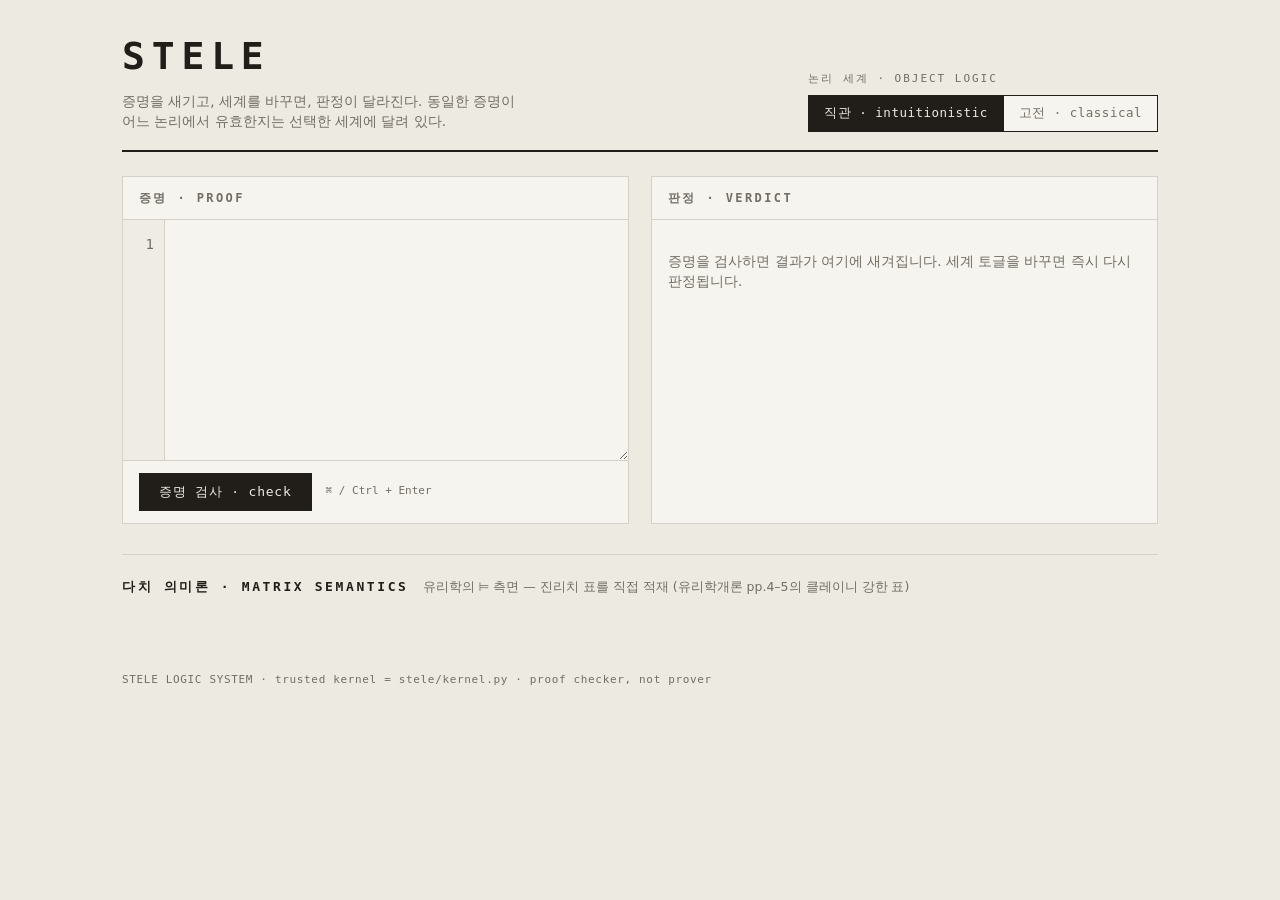
==== stele/webapp/index.html @ 270a26e9 "Initial Stele Logic MVP" ====
<!DOCTYPE html>
<html lang="ko">
<head>
<meta charset="utf-8">
<meta name="viewport" content="width=device-width, initial-scale=1">
<title>Stele — proof checker</title>
<style>
  :root{
    --stone:#EDEAE2;      /* limestone ground */
    --panel:#F6F4EE;      /* inscribed face */
    --ink:#211E19;        /* carved ink */
    --muted:#736E64;      /* weathered text */
    --rule:#D6D1C6;       /* hairline incision */
    --cinnabar:#BE4326;   /* seal / correction red */
    --cinnabar-soft:#f3ddd4;
    --verdigris:#2C6A5C;  /* patinated bronze green */
    --verdigris-soft:#d9e7e2;
    --gold:#8a6d2f;
    --mono:ui-monospace,"SF Mono","JetBrains Mono",Menlo,Consolas,monospace;
    --sans:system-ui,-apple-system,"Segoe UI",Roboto,"Noto Sans KR",sans-serif;
  }
  *{box-sizing:border-box}
  html,body{margin:0}
  body{
    background:var(--stone); color:var(--ink);
    font-family:var(--sans); line-height:1.5;
    -webkit-font-smoothing:antialiased;
  }
  .wrap{max-width:1080px; margin:0 auto; padding:28px 22px 56px}

  /* masthead */
  .masthead{
    display:flex; flex-wrap:wrap; gap:18px 28px;
    align-items:flex-end; justify-content:space-between;
    padding-bottom:18px; border-bottom:2px solid var(--ink);
  }
  .brand h1{
    font-family:var(--mono); font-size:38px; letter-spacing:.18em;
    margin:0; font-weight:600; text-transform:uppercase;
  }
  .brand .tagline{margin:6px 0 0; color:var(--muted); font-size:13.5px; max-width:46ch}
  .world{display:flex; flex-direction:column; gap:7px; align-items:flex-start}
  .world-label{
    font-family:var(--mono); font-size:11px; letter-spacing:.18em;
    text-transform:uppercase; color:var(--muted);
  }
  .seg{display:flex; border:1.5px solid var(--ink); background:var(--panel)}
  .seg-btn{
    font-family:var(--mono); font-size:12.5px; letter-spacing:.04em;
    padding:9px 15px; border:0; background:transparent; color:var(--muted);
    cursor:pointer; transition:background .12s,color .12s;
  }
  .seg-btn + .seg-btn{border-left:1.5px solid var(--ink)}
  .seg-btn.is-active{background:var(--ink); color:var(--stone)}
  .seg-btn:focus-visible{outline:2px solid var(--cinnabar); outline-offset:2px}

  /* grid */
  .grid{display:grid; grid-template-columns:1fr 1fr; gap:22px; margin-top:24px}
  @media(max-width:840px){ .grid{grid-template-columns:1fr} }
  .pane{background:var(--panel); border:1px solid var(--rule)}
  .pane-head{
    display:flex; align-items:center; justify-content:space-between;
    gap:10px; padding:12px 16px; border-bottom:1px solid var(--rule);
  }
  .pane h2{
    font-family:var(--mono); font-size:12px; letter-spacing:.2em;
    text-transform:uppercase; margin:0; color:var(--muted); font-weight:600;
  }

  /* examples */
  .examples{display:flex; flex-wrap:wrap; gap:6px; justify-content:flex-end}
  .chip{
    font-family:var(--mono); font-size:11px; color:var(--ink);
    background:transparent; border:1px solid var(--rule);
    padding:4px 8px; cursor:pointer; border-radius:2px;
  }
  .chip:hover{border-color:var(--ink)}
  .chip.invalid{color:var(--cinnabar); border-color:var(--cinnabar-soft)}

  /* editor */
  .editor-wrap{display:flex; font-family:var(--mono); font-size:14px}
  .gutter{
    flex:0 0 auto; padding:14px 10px 14px 14px; text-align:right;
    color:var(--muted); user-select:none; background:#efece5;
    border-right:1px solid var(--rule); overflow:hidden; min-width:42px;
  }
  .gutter div{height:1.55em; white-space:pre}
  .gutter div.err{color:var(--cinnabar); font-weight:700; position:relative}
  .gutter div.err::after{content:"\25C0"; position:absolute; right:-3px; font-size:9px}
  #src{
    flex:1; resize:vertical; min-height:240px; border:0; outline:0;
    padding:14px 16px; line-height:1.55; font:inherit; color:var(--ink);
    background:transparent; tab-size:2;
  }
  .actions{
    display:flex; align-items:center; gap:14px;
    padding:12px 16px; border-top:1px solid var(--rule);
  }
  .btn-primary{
    font-family:var(--mono); font-size:13px; letter-spacing:.06em;
    background:var(--ink); color:var(--stone); border:0;
    padding:10px 20px; cursor:pointer;
  }
  .btn-primary:hover{background:#000}
  .btn-primary:focus-visible{outline:2px solid var(--cinnabar); outline-offset:2px}
  .hint{font-family:var(--mono); font-size:11px; color:var(--muted)}

  /* verdict */
  .verdict-pane .body{padding:18px 16px; min-height:240px}
  .verdict-idle{color:var(--muted); font-size:13.5px}
  .seal{
    display:inline-flex; align-items:center; gap:9px;
    font-family:var(--mono); font-size:12px; letter-spacing:.22em;
    text-transform:uppercase; padding:7px 13px; border:2px solid;
  }
  .seal .glyph{font-size:15px}
  .seal.ok{color:var(--verdigris); border-color:var(--verdigris); background:var(--verdigris-soft)}
  .seal.fail{color:var(--cinnabar); border-color:var(--cinnabar); background:var(--cinnabar-soft)}
  .verdict-line{margin:16px 0 0; font-size:15px}
  .verdict-line b{font-family:var(--mono)}
  .rubric{
    margin-top:14px; border-left:3px solid var(--cinnabar);
    padding:8px 0 8px 14px; background:#faf0ec;
  }
  .rubric .where{
    font-family:var(--mono); font-size:11px; letter-spacing:.14em;
    text-transform:uppercase; color:var(--cinnabar); display:block; margin-bottom:3px;
  }
  .rubric .msg{font-family:var(--mono); font-size:13px; color:var(--ink)}
  .note{margin-top:16px; color:var(--muted); font-size:12.5px; line-height:1.55}
  .fade{animation:fade .18s ease}
  @keyframes fade{from{opacity:0; transform:translateY(2px)} to{opacity:1; transform:none}}
  @media(prefers-reduced-motion:reduce){ .fade{animation:none} }

  /* semantics */
  .semantics{margin-top:30px; border-top:1px solid var(--rule); padding-top:22px}
  .sem-head{display:flex; flex-wrap:wrap; align-items:baseline; gap:6px 14px}
  .sem-head h2{
    font-family:var(--mono); font-size:13px; letter-spacing:.2em;
    text-transform:uppercase; margin:0; font-weight:600;
  }
  .sem-head p{margin:0; color:var(--muted); font-size:12.5px}
  .sem-results{display:grid; grid-template-columns:repeat(3,1fr); gap:12px; margin:18px 0 24px}
  @media(max-width:840px){ .sem-results{grid-template-columns:1fr} }
  .card{background:var(--panel); border:1px solid var(--rule); padding:13px 14px}
  .card h3{font-family:var(--mono); font-size:11px; letter-spacing:.14em; text-transform:uppercase; margin:0 0 8px; color:var(--muted)}
  .card .row{display:flex; justify-content:space-between; font-family:var(--mono); font-size:12.5px; padding:2px 0}
  .card .row .v{font-weight:700}
  .tone-ok{color:var(--verdigris)} .tone-fail{color:var(--cinnabar)}
  .card .gloss{margin-top:9px; color:var(--muted); font-size:11.5px; line-height:1.5}

  .sem-tables{display:grid; grid-template-columns:repeat(3,1fr); gap:18px}
  @media(max-width:840px){ .sem-tables{grid-template-columns:1fr} }
  .mx h3{font-family:var(--mono); font-size:12px; letter-spacing:.1em; margin:0 0 3px}
  .mx .des{font-family:var(--mono); font-size:11px; color:var(--muted); margin-bottom:9px}
  .mx-grid{display:grid; grid-template-columns:1fr 1fr; gap:10px}
  table.tt{border-collapse:collapse; font-family:var(--mono); font-size:11.5px; width:100%}
  table.tt caption{text-align:left; color:var(--muted); padding-bottom:3px; font-size:11px}
  table.tt th,table.tt td{border:1px solid var(--rule); padding:3px 0; text-align:center; width:25%}
  table.tt th{background:#efece5; color:var(--muted); font-weight:600}
  td.des{background:var(--verdigris-soft); color:var(--verdigris); font-weight:700}
  .corner{color:var(--gold)}
  footer{margin-top:34px; color:var(--muted); font-family:var(--mono); font-size:11px; letter-spacing:.06em}
</style>
</head>
<body>
<div class="wrap">

  <header class="masthead">
    <div class="brand">
      <h1>Stele</h1>
      <p class="tagline">증명을 새기고, 세계를 바꾸면, 판정이 달라진다. 동일한 증명이 어느 논리에서 유효한지는 선택한 세계에 달려 있다.</p>
    </div>
    <div class="world">
      <span class="world-label">논리 세계 · object logic</span>
      <div class="seg" id="seg" role="group" aria-label="object logic">
        <button class="seg-btn is-active" data-logic="intuitionistic_prop">직관 · intuitionistic</button>
        <button class="seg-btn" data-logic="classical_prop">고전 · classical</button>
      </div>
    </div>
  </header>

  <main class="grid">
    <section class="pane editor-pane">
      <div class="pane-head">
        <h2>증명 · proof</h2>
        <div class="examples" id="examples"></div>
      </div>
      <div class="editor-wrap">
        <div class="gutter" id="gutter"><div>1</div></div>
        <textarea id="src" spellcheck="false" autocapitalize="off" autocorrect="off"></textarea>
      </div>
      <div class="actions">
        <button class="btn-primary" id="check">증명 검사 · check</button>
        <span class="hint">⌘ / Ctrl + Enter</span>
      </div>
    </section>

    <section class="pane verdict-pane">
      <div class="pane-head"><h2>판정 · verdict</h2></div>
      <div class="body" id="verdict">
        <p class="verdict-idle">증명을 검사하면 결과가 여기에 새겨집니다. 세계 토글을 바꾸면 즉시 다시 판정됩니다.</p>
      </div>
    </section>
  </main>

  <section class="semantics">
    <div class="sem-head">
      <h2>다치 의미론 · matrix semantics</h2>
      <p>유리학의 ⊨ 측면 — 진리치 표를 직접 적재 (유리학개론 pp.4–5의 클레이니 강한 표)</p>
    </div>
    <div class="sem-results" id="sem-results"></div>
    <div class="sem-tables" id="sem-tables"></div>
  </section>

  <footer>STELE LOGIC SYSTEM · trusted kernel = stele/kernel.py · proof checker, not prover</footer>
</div>

<script>
const state = { logic: "intuitionistic_prop", lastSource: null };
const $ = (id) => document.getElementById(id);
const srcEl = $("src"), gutterEl = $("gutter");

/* ---------- gutter ---------- */
function renderGutter(errLine){
  const n = Math.max(1, srcEl.value.split("\n").length);
  let html = "";
  for(let i=1;i<=n;i++){
    html += `<div${errLine===i?' class="err"':''}>${i}</div>`;
  }
  gutterEl.innerHTML = html;
  gutterEl.scrollTop = srcEl.scrollTop;
}
srcEl.addEventListener("input", ()=>renderGutter());
srcEl.addEventListener("scroll", ()=>{ gutterEl.scrollTop = srcEl.scrollTop; });

/* ---------- world toggle ---------- */
$("seg").addEventListener("click",(e)=>{
  const b = e.target.closest(".seg-btn"); if(!b) return;
  [...$("seg").children].forEach(x=>x.classList.toggle("is-active", x===b));
  state.logic = b.dataset.logic;
  if(state.lastSource !== null) check();   // re-judge same proof in the new world
});

/* ---------- check ---------- */
async function check(){
  const source = srcEl.value;
  state.lastSource = source;
  let r;
  try{
    const res = await fetch("/api/check",{
      method:"POST", headers:{"Content-Type":"application/json"},
      body: JSON.stringify({source, logic: state.logic})
    });
    r = await res.json();
  }catch(err){
    $("verdict").innerHTML = `<p class="verdict-idle">서버에 연결할 수 없습니다. <code>python -m stele.web</code> 가 실행 중인지 확인하세요.</p>`;
    return;
  }
  renderVerdict(r);
}
$("check").addEventListener("click", check);
srcEl.addEventListener("keydown",(e)=>{
  if((e.metaKey||e.ctrlKey) && e.key==="Enter"){ e.preventDefault(); check(); }
});

function esc(s){ return String(s).replace(/[&<>]/g,c=>({"&":"&amp;","<":"&lt;",">":"&gt;"}[c])); }

function renderVerdict(r){
  const v = $("verdict");
  if(r.ok){
    renderGutter();
    v.innerHTML = `
      <span class="seal ok fade"><span class="glyph">⊢</span> verified</span>
      <p class="verdict-line">정리 <b>${esc(r.name)}</b> 가 <b>${esc(r.logic)}</b> 세계에서 검증되었습니다.</p>
      <p class="note">같은 증명을 다른 세계에서 다시 검사해 보세요. 고전 전용 규칙(<code>dne</code>)에 의존하는 증명은 직관 세계에서 거부됩니다.</p>`;
  }else{
    const line = r.line ? Number(r.line) : null;
    renderGutter(line);
    const where = line ? `line ${line}` : (r.kind==="parse" ? "parse" : "error");
    const name = r.name ? `정리 <b>${esc(r.name)}</b> — ` : "";
    v.innerHTML = `
      <span class="seal fail fade"><span class="glyph">⊬</span> not derivable</span>
      <p class="verdict-line">${name}${esc(state.logic)} 세계에서 이 증명은 통과하지 못했습니다.</p>
      <div class="rubric fade">
        <span class="where">${esc(where)}</span>
        <span class="msg">${esc(r.error)}</span>
      </div>`;
  }
}

/* ---------- examples ---------- */
async function loadExamples(){
  let ex; try{ ex = await (await fetch("/api/examples")).json(); }catch{ return; }
  const order = ["dne.stele","dne_law.stele","valid_imp_chain.stele","valid_and.stele",
                 "imp_self.stele","invalid_mp.stele","invalid_scope.stele"];
  const names = Object.keys(ex).sort((a,b)=>{
    const ia=order.indexOf(a), ib=order.indexOf(b);
    return (ia<0?99:ia)-(ib<0?99:ib);
  });
  const box = $("examples");
  box.innerHTML = "";
  names.forEach(n=>{
    const b = document.createElement("button");
    b.className = "chip" + (n.startsWith("invalid")?" invalid":"");
    b.textContent = n.replace(".stele","");
    b.title = n;
    b.onclick = ()=>{ srcEl.value = ex[n].replace(/\n$/,""); renderGutter(); check(); };
    box.appendChild(b);
  });
  // preload the flagship relativism example
  if(ex["dne.stele"]){ srcEl.value = ex["dne.stele"].replace(/\n$/,""); renderGutter(); check(); }
}

/* ---------- semantics ---------- */
function bool(x){ return x ? '<span class="v tone-ok">참 (true)</span>' : '<span class="v tone-fail">거짓 (false)</span>'; }

function renderSemantics(d){
  const R = d.results;
  $("sem-results").innerHTML = `
    <div class="card">
      <h3>배중률 P ∨ ¬P</h3>
      <div class="row"><span>K3 항진식?</span>${bool(R.lem_k3)}</div>
      <div class="row"><span>고전 항진식?</span>${bool(R.lem_classical)}</div>
      <p class="gloss">K3에서 P=I 이면 (P ∨ ¬P) = <b>${R.lem_value_at_I}</b> — designated 아님. 배중률은 국소적이다.</p>
    </div>
    <div class="card">
      <h3>거짓말쟁이 L ≡ ¬L</h3>
      <div class="row"><span>K3 고정점</span><span class="v">${R.liar_k3.join(", ")}</span></div>
      <div class="row"><span>LP 고정점</span><span class="v">${R.liar_lp.join(", ")}</span></div>
      <p class="gloss">¬v = v 를 만족하는 진리치. K3에서는 I(미정), LP에서는 B(참이면서 거짓).</p>
    </div>
    <div class="card">
      <h3>폭발원리 {P, ¬P} ⊨ Q</h3>
      <div class="row"><span>LP 성립?</span>${bool(R.explosion_lp)}</div>
      <div class="row"><span>고전 성립?</span>${bool(R.explosion_classical)}</div>
      <p class="gloss">LP 반례: P=${R.explosion_lp_counterexample.P}, Q=${R.explosion_lp_counterexample.Q}. 모순을 허용해도 폭발하지 않는다(초일관).</p>
    </div>`;

  const wrap = $("sem-tables");
  wrap.innerHTML = "";
  d.matrices.forEach(m=>{
    const des = new Set(m.designated);
    const unary = (sym,label)=>{
      let head = `<tr><th>${label}</th>${m.values.map(v=>`<th>${v}</th>`).join("")}</tr>`;
      let row = `<tr><th>·</th>${m.values.map(v=>{
        const r=m.tables[sym][v]; return `<td class="${des.has(r)?'des':''}">${r}</td>`;
      }).join("")}</tr>`;
      return `<table class="tt"><caption>${label}</caption>${head}${row}</table>`;
    };
    const binary = (sym,label)=>{
      let head = `<tr><th class="corner">${label}</th>${m.values.map(v=>`<th>${v}</th>`).join("")}</tr>`;
      let body = m.values.map(a=>{
        return `<tr><th>${a}</th>${m.values.map(b=>{
          const r=m.tables[sym][a][b]; return `<td class="${des.has(r)?'des':''}">${r}</td>`;
        }).join("")}</tr>`;
      }).join("");
      return `<table class="tt"><caption>${label}</caption>${head}${body}</table>`;
    };
    const div = document.createElement("div");
    div.className = "mx";
    div.innerHTML = `
      <h3>${m.name}</h3>
      <div class="des">designated: ${m.designated.join(", ")} · 값: ${m.values.join(" &lt; ")}</div>
      <div class="mx-grid">
        ${unary("not","¬ a")}
        ${binary("imp","a → b")}
        ${binary("and","a ∧ b")}
        ${binary("or","a ∨ b")}
      </div>`;
    wrap.appendChild(div);
  });
}

(async function init(){
  renderGutter();
  await loadExamples();
  try{ renderSemantics(await (await fetch("/api/demos")).json()); }catch{}
})();
</script>
</body>
</html>
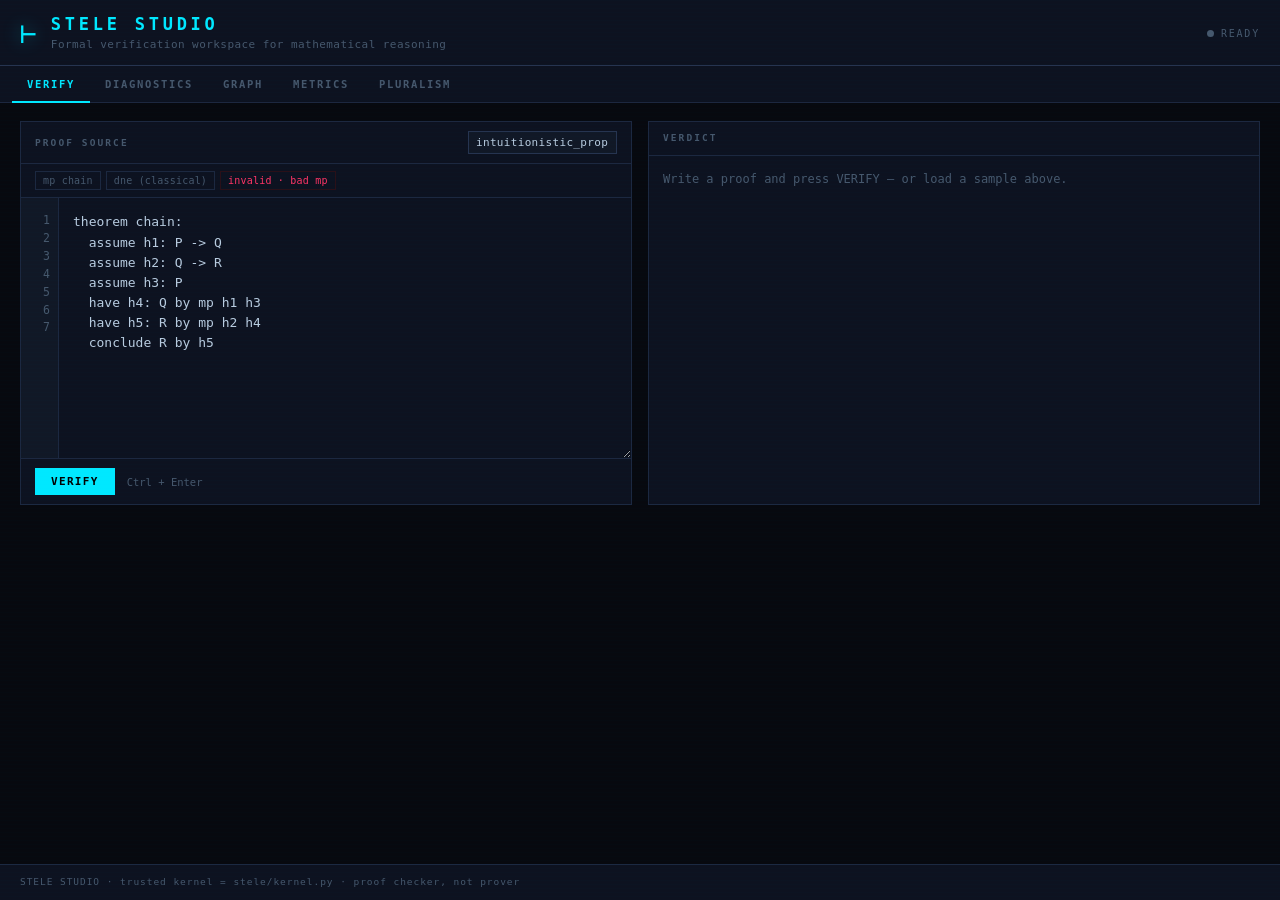
==== commit 9cd8bfe0: "feat: add Stele Studio - stele/__main__.py: `python -m stele` entry point with --port/--no-browser -" ====
--- a/stele/webapp/index.html
+++ b/stele/webapp/index.html
@@ -1,381 +1,1173 @@
 <!DOCTYPE html>
-<html lang="ko">
+<html lang="en">
 <head>
 <meta charset="utf-8">
 <meta name="viewport" content="width=device-width, initial-scale=1">
-<title>Stele — proof checker</title>
+<title>Stele Studio</title>
 <style>
-  :root{
-    --stone:#EDEAE2;      /* limestone ground */
-    --panel:#F6F4EE;      /* inscribed face */
-    --ink:#211E19;        /* carved ink */
-    --muted:#736E64;      /* weathered text */
-    --rule:#D6D1C6;       /* hairline incision */
-    --cinnabar:#BE4326;   /* seal / correction red */
-    --cinnabar-soft:#f3ddd4;
-    --verdigris:#2C6A5C;  /* patinated bronze green */
-    --verdigris-soft:#d9e7e2;
-    --gold:#8a6d2f;
-    --mono:ui-monospace,"SF Mono","JetBrains Mono",Menlo,Consolas,monospace;
-    --sans:system-ui,-apple-system,"Segoe UI",Roboto,"Noto Sans KR",sans-serif;
-  }
-  *{box-sizing:border-box}
-  html,body{margin:0}
-  body{
-    background:var(--stone); color:var(--ink);
-    font-family:var(--sans); line-height:1.5;
-    -webkit-font-smoothing:antialiased;
-  }
-  .wrap{max-width:1080px; margin:0 auto; padding:28px 22px 56px}
-
-  /* masthead */
-  .masthead{
-    display:flex; flex-wrap:wrap; gap:18px 28px;
-    align-items:flex-end; justify-content:space-between;
-    padding-bottom:18px; border-bottom:2px solid var(--ink);
-  }
-  .brand h1{
-    font-family:var(--mono); font-size:38px; letter-spacing:.18em;
-    margin:0; font-weight:600; text-transform:uppercase;
-  }
-  .brand .tagline{margin:6px 0 0; color:var(--muted); font-size:13.5px; max-width:46ch}
-  .world{display:flex; flex-direction:column; gap:7px; align-items:flex-start}
-  .world-label{
-    font-family:var(--mono); font-size:11px; letter-spacing:.18em;
-    text-transform:uppercase; color:var(--muted);
-  }
-  .seg{display:flex; border:1.5px solid var(--ink); background:var(--panel)}
-  .seg-btn{
-    font-family:var(--mono); font-size:12.5px; letter-spacing:.04em;
-    padding:9px 15px; border:0; background:transparent; color:var(--muted);
-    cursor:pointer; transition:background .12s,color .12s;
-  }
-  .seg-btn + .seg-btn{border-left:1.5px solid var(--ink)}
-  .seg-btn.is-active{background:var(--ink); color:var(--stone)}
-  .seg-btn:focus-visible{outline:2px solid var(--cinnabar); outline-offset:2px}
-
-  /* grid */
-  .grid{display:grid; grid-template-columns:1fr 1fr; gap:22px; margin-top:24px}
-  @media(max-width:840px){ .grid{grid-template-columns:1fr} }
-  .pane{background:var(--panel); border:1px solid var(--rule)}
-  .pane-head{
-    display:flex; align-items:center; justify-content:space-between;
-    gap:10px; padding:12px 16px; border-bottom:1px solid var(--rule);
-  }
-  .pane h2{
-    font-family:var(--mono); font-size:12px; letter-spacing:.2em;
-    text-transform:uppercase; margin:0; color:var(--muted); font-weight:600;
-  }
-
-  /* examples */
-  .examples{display:flex; flex-wrap:wrap; gap:6px; justify-content:flex-end}
-  .chip{
-    font-family:var(--mono); font-size:11px; color:var(--ink);
-    background:transparent; border:1px solid var(--rule);
-    padding:4px 8px; cursor:pointer; border-radius:2px;
-  }
-  .chip:hover{border-color:var(--ink)}
-  .chip.invalid{color:var(--cinnabar); border-color:var(--cinnabar-soft)}
-
-  /* editor */
-  .editor-wrap{display:flex; font-family:var(--mono); font-size:14px}
-  .gutter{
-    flex:0 0 auto; padding:14px 10px 14px 14px; text-align:right;
-    color:var(--muted); user-select:none; background:#efece5;
-    border-right:1px solid var(--rule); overflow:hidden; min-width:42px;
-  }
-  .gutter div{height:1.55em; white-space:pre}
-  .gutter div.err{color:var(--cinnabar); font-weight:700; position:relative}
-  .gutter div.err::after{content:"\25C0"; position:absolute; right:-3px; font-size:9px}
-  #src{
-    flex:1; resize:vertical; min-height:240px; border:0; outline:0;
-    padding:14px 16px; line-height:1.55; font:inherit; color:var(--ink);
-    background:transparent; tab-size:2;
-  }
-  .actions{
-    display:flex; align-items:center; gap:14px;
-    padding:12px 16px; border-top:1px solid var(--rule);
-  }
-  .btn-primary{
-    font-family:var(--mono); font-size:13px; letter-spacing:.06em;
-    background:var(--ink); color:var(--stone); border:0;
-    padding:10px 20px; cursor:pointer;
-  }
-  .btn-primary:hover{background:#000}
-  .btn-primary:focus-visible{outline:2px solid var(--cinnabar); outline-offset:2px}
-  .hint{font-family:var(--mono); font-size:11px; color:var(--muted)}
-
-  /* verdict */
-  .verdict-pane .body{padding:18px 16px; min-height:240px}
-  .verdict-idle{color:var(--muted); font-size:13.5px}
-  .seal{
-    display:inline-flex; align-items:center; gap:9px;
-    font-family:var(--mono); font-size:12px; letter-spacing:.22em;
-    text-transform:uppercase; padding:7px 13px; border:2px solid;
-  }
-  .seal .glyph{font-size:15px}
-  .seal.ok{color:var(--verdigris); border-color:var(--verdigris); background:var(--verdigris-soft)}
-  .seal.fail{color:var(--cinnabar); border-color:var(--cinnabar); background:var(--cinnabar-soft)}
-  .verdict-line{margin:16px 0 0; font-size:15px}
-  .verdict-line b{font-family:var(--mono)}
-  .rubric{
-    margin-top:14px; border-left:3px solid var(--cinnabar);
-    padding:8px 0 8px 14px; background:#faf0ec;
-  }
-  .rubric .where{
-    font-family:var(--mono); font-size:11px; letter-spacing:.14em;
-    text-transform:uppercase; color:var(--cinnabar); display:block; margin-bottom:3px;
-  }
-  .rubric .msg{font-family:var(--mono); font-size:13px; color:var(--ink)}
-  .note{margin-top:16px; color:var(--muted); font-size:12.5px; line-height:1.55}
-  .fade{animation:fade .18s ease}
-  @keyframes fade{from{opacity:0; transform:translateY(2px)} to{opacity:1; transform:none}}
-  @media(prefers-reduced-motion:reduce){ .fade{animation:none} }
-
-  /* semantics */
-  .semantics{margin-top:30px; border-top:1px solid var(--rule); padding-top:22px}
-  .sem-head{display:flex; flex-wrap:wrap; align-items:baseline; gap:6px 14px}
-  .sem-head h2{
-    font-family:var(--mono); font-size:13px; letter-spacing:.2em;
-    text-transform:uppercase; margin:0; font-weight:600;
-  }
-  .sem-head p{margin:0; color:var(--muted); font-size:12.5px}
-  .sem-results{display:grid; grid-template-columns:repeat(3,1fr); gap:12px; margin:18px 0 24px}
-  @media(max-width:840px){ .sem-results{grid-template-columns:1fr} }
-  .card{background:var(--panel); border:1px solid var(--rule); padding:13px 14px}
-  .card h3{font-family:var(--mono); font-size:11px; letter-spacing:.14em; text-transform:uppercase; margin:0 0 8px; color:var(--muted)}
-  .card .row{display:flex; justify-content:space-between; font-family:var(--mono); font-size:12.5px; padding:2px 0}
-  .card .row .v{font-weight:700}
-  .tone-ok{color:var(--verdigris)} .tone-fail{color:var(--cinnabar)}
-  .card .gloss{margin-top:9px; color:var(--muted); font-size:11.5px; line-height:1.5}
-
-  .sem-tables{display:grid; grid-template-columns:repeat(3,1fr); gap:18px}
-  @media(max-width:840px){ .sem-tables{grid-template-columns:1fr} }
-  .mx h3{font-family:var(--mono); font-size:12px; letter-spacing:.1em; margin:0 0 3px}
-  .mx .des{font-family:var(--mono); font-size:11px; color:var(--muted); margin-bottom:9px}
-  .mx-grid{display:grid; grid-template-columns:1fr 1fr; gap:10px}
-  table.tt{border-collapse:collapse; font-family:var(--mono); font-size:11.5px; width:100%}
-  table.tt caption{text-align:left; color:var(--muted); padding-bottom:3px; font-size:11px}
-  table.tt th,table.tt td{border:1px solid var(--rule); padding:3px 0; text-align:center; width:25%}
-  table.tt th{background:#efece5; color:var(--muted); font-weight:600}
-  td.des{background:var(--verdigris-soft); color:var(--verdigris); font-weight:700}
-  .corner{color:var(--gold)}
-  footer{margin-top:34px; color:var(--muted); font-family:var(--mono); font-size:11px; letter-spacing:.06em}
+/* ── variables ──────────────────────────────────────────────── */
+:root {
+  --bg:      #07090f;
+  --surface: #0d1220;
+  --surf2:   #111826;
+  --border:  #1c2840;
+  --bord2:   #263450;
+  --text:    #b8cce0;
+  --muted:   #46586d;
+  --dim:     #283a54;
+  --cyan:    #00e8ff;
+  --violet:  #b06aff;
+  --green:   #00ff9f;
+  --red:     #ff3566;
+  --amber:   #ffb347;
+  --mono: ui-monospace,"SF Mono","Cascadia Code",Consolas,monospace;
+}
+
+/* ── reset ─────────────────────────────────────────────────── */
+*,*::before,*::after{box-sizing:border-box;margin:0;padding:0}
+html{font-size:14px}
+body{
+  background:var(--bg); color:var(--text);
+  font-family:var(--mono); line-height:1.55; min-height:100vh;
+  -webkit-font-smoothing:antialiased;
+}
+
+/* ── scanline overlay (disabled on reduced-motion) ─────────── */
+body::before{
+  content:''; position:fixed; inset:0; pointer-events:none; z-index:9999;
+  background:repeating-linear-gradient(
+    0deg, transparent 0px, transparent 3px,
+    rgba(0,232,255,.011) 3px, rgba(0,232,255,.011) 4px
+  );
+}
+@media(prefers-reduced-motion:reduce){body::before{display:none}}
+
+/* ── accessibility ──────────────────────────────────────────── */
+.sr-only{position:absolute;width:1px;height:1px;padding:0;margin:-1px;
+  overflow:hidden;clip:rect(0,0,0,0);white-space:nowrap;border:0}
+
+/* ── studio shell ───────────────────────────────────────────── */
+.studio{display:flex;flex-direction:column;min-height:100vh;
+  max-width:1280px;margin:0 auto}
+
+/* ── header ─────────────────────────────────────────────────── */
+.hud-header{
+  display:flex;align-items:center;justify-content:space-between;flex-wrap:wrap;
+  gap:10px;padding:14px 20px 12px;
+  border-bottom:1px solid var(--bord2);background:var(--surface);
+}
+.brand{display:flex;align-items:center;gap:14px}
+.brand-glyph{
+  font-size:28px;color:var(--cyan);line-height:1;user-select:none;
+  text-shadow:0 0 18px rgba(0,232,255,.45);
+}
+.brand-name{font-size:17px;font-weight:700;letter-spacing:.22em;color:var(--cyan);line-height:1.2}
+.brand-sub{font-size:11px;color:var(--muted);letter-spacing:.04em;margin-top:2px}
+.hud-status{display:flex;align-items:center;gap:7px;
+  font-size:10px;letter-spacing:.18em;color:var(--muted)}
+.status-dot{
+  width:7px;height:7px;border-radius:50%;background:var(--muted);
+  transition:background .2s,box-shadow .2s;
+}
+@media(prefers-reduced-motion:reduce){.status-dot{transition:none}}
+.hud-status.running .status-dot{background:var(--amber);box-shadow:0 0 8px var(--amber)}
+.hud-status.ok  .status-dot{background:var(--green);box-shadow:0 0 8px var(--green)}
+.hud-status.err .status-dot{background:var(--red);box-shadow:0 0 8px var(--red)}
+
+/* ── tab nav ─────────────────────────────────────────────────── */
+.tab-nav{
+  display:flex;flex-wrap:wrap;border-bottom:1px solid var(--border);
+  background:var(--surface);padding:0 12px;
+}
+.tab-btn{
+  background:transparent;border:0;outline:0;
+  font-family:var(--mono);font-size:10.5px;font-weight:700;letter-spacing:.16em;
+  color:var(--muted);padding:11px 15px;cursor:pointer;
+  border-bottom:2px solid transparent;
+  position:relative;top:1px;
+  transition:color .15s,border-color .15s;
+}
+.tab-btn:hover{color:var(--text)}
+.tab-btn.is-active{color:var(--cyan);border-bottom-color:var(--cyan)}
+.tab-btn:focus-visible{outline:2px solid var(--violet);outline-offset:-2px}
+@media(prefers-reduced-motion:reduce){.tab-btn{transition:none}}
+
+/* ── main area ───────────────────────────────────────────────── */
+main{flex:1;padding:18px 20px}
+.panel{display:none}
+.panel.is-active{display:block}
+
+/* ── verify: 2-column ─────────────────────────────────────────── */
+.verify-layout{display:grid;grid-template-columns:1fr 1fr;gap:16px}
+@media(max-width:800px){.verify-layout{grid-template-columns:1fr}}
+
+/* ── panes ───────────────────────────────────────────────────── */
+.pane{background:var(--surface);border:1px solid var(--border);display:flex;flex-direction:column}
+.pane-head{
+  display:flex;align-items:center;justify-content:space-between;flex-wrap:wrap;
+  gap:8px;padding:9px 14px;border-bottom:1px solid var(--border);
+}
+.pane-title{font-size:9.5px;letter-spacing:.22em;color:var(--muted);font-weight:700}
+
+/* ── controls ────────────────────────────────────────────────── */
+.logic-sel{
+  font-family:var(--mono);font-size:11px;letter-spacing:.03em;
+  background:var(--surf2);color:var(--text);
+  border:1px solid var(--bord2);padding:4px 7px;appearance:none;cursor:pointer;
+}
+.logic-sel:focus-visible{outline:2px solid var(--violet);outline-offset:2px}
+
+.btn-primary{
+  font-family:var(--mono);font-size:11px;font-weight:700;letter-spacing:.12em;
+  background:var(--cyan);color:#000;border:0;padding:7px 16px;cursor:pointer;
+}
+.btn-primary:hover{background:#26f0ff}
+.btn-primary:focus-visible{outline:2px solid var(--violet);outline-offset:2px}
+.btn-secondary{
+  font-family:var(--mono);font-size:10.5px;font-weight:600;letter-spacing:.1em;
+  background:transparent;color:var(--muted);border:1px solid var(--bord2);
+  padding:5px 12px;cursor:pointer;
+}
+.btn-secondary:hover{color:var(--text);border-color:var(--dim)}
+.btn-secondary:focus-visible{outline:2px solid var(--violet);outline-offset:2px}
+
+/* ── samples row ─────────────────────────────────────────────── */
+.samples-row{
+  display:flex;flex-wrap:wrap;gap:5px;
+  padding:7px 14px;border-bottom:1px solid var(--border);
+}
+.sample-btn{
+  font-family:var(--mono);font-size:10px;letter-spacing:.02em;
+  background:transparent;border:1px solid var(--border);
+  color:var(--muted);padding:3px 7px;cursor:pointer;
+}
+.sample-btn:hover{color:var(--text);border-color:var(--dim)}
+.sample-btn.invalid{color:var(--red);border-color:#2a1018}
+.sample-btn.invalid:hover{border-color:var(--red)}
+.sample-btn:focus-visible{outline:2px solid var(--violet);outline-offset:2px}
+
+/* ── editor ──────────────────────────────────────────────────── */
+.editor-wrap{display:flex;flex:1;font-size:13px;min-height:260px}
+.gutter{
+  flex:0 0 auto;padding:14px 8px 14px 12px;text-align:right;
+  color:var(--muted);font-size:11.5px;user-select:none;
+  background:var(--surf2);border-right:1px solid var(--border);
+  overflow:hidden;min-width:38px;
+}
+.gutter div{height:1.55em;white-space:pre}
+.gutter div.err{color:var(--red);font-weight:700;position:relative}
+.gutter div.err::after{content:"◀";position:absolute;right:-3px;font-size:8px}
+.editor-textarea{
+  flex:1;resize:vertical;min-height:260px;border:0;outline:0;
+  padding:14px 14px;line-height:1.55;font:inherit;font-size:13px;
+  color:var(--text);background:transparent;tab-size:2;
+}
+.editor-textarea::placeholder{color:var(--muted)}
+.editor-textarea:focus-visible{outline:1px solid var(--violet);outline-offset:-1px}
+.editor-actions{
+  display:flex;align-items:center;gap:12px;
+  padding:9px 14px;border-top:1px solid var(--border);
+}
+.kbd-hint{font-size:10.5px;color:var(--muted)}
+
+/* ── verdict ─────────────────────────────────────────────────── */
+.pane-body{padding:14px;flex:1}
+.idle-msg{color:var(--muted);font-size:12px}
+.verdict-seal{
+  display:inline-flex;align-items:center;gap:8px;
+  font-size:11px;letter-spacing:.2em;font-weight:700;
+  padding:6px 13px;border:1.5px solid;
+}
+.verdict-seal.ok{color:var(--green);border-color:var(--green)}
+.verdict-seal.fail{color:var(--red);border-color:var(--red)}
+.verdict-detail{margin-top:12px;font-size:12.5px}
+.verdict-detail b{color:var(--cyan)}
+.error-block{
+  margin-top:10px;padding:9px 12px;
+  border-left:2px solid var(--red);background:#150810;
+}
+.error-where{font-size:9.5px;letter-spacing:.18em;color:var(--red);display:block;margin-bottom:3px}
+.error-msg{color:var(--text);font-size:12px}
+.verify-note{margin-top:10px;font-size:11px;color:var(--muted)}
+
+.fade{animation:fadeIn .17s ease}
+@keyframes fadeIn{from{opacity:0;transform:translateY(2px)}to{opacity:1;transform:none}}
+@media(prefers-reduced-motion:reduce){.fade{animation:none}}
+
+/* ── panel toolbar ───────────────────────────────────────────── */
+.panel-toolbar{
+  display:flex;align-items:center;flex-wrap:wrap;gap:8px;margin-bottom:14px;
+}
+.panel-title{font-size:9.5px;letter-spacing:.22em;color:var(--muted);font-weight:700;flex:0 0 auto}
+.toolbar-row{display:flex;align-items:center;flex-wrap:wrap;gap:7px}
+.toolbar-label{font-size:10.5px;color:var(--muted);letter-spacing:.06em}
+
+/* ── diagnostics ─────────────────────────────────────────────── */
+.diag-summary{font-size:11px;color:var(--muted);margin-bottom:10px}
+.diag-group{margin-bottom:14px}
+.diag-group-hdr{
+  font-size:9.5px;letter-spacing:.2em;font-weight:700;
+  padding:3px 0;margin-bottom:5px;border-bottom:1px solid var(--border);
+}
+.diag-group-hdr.error-h{color:var(--red)}
+.diag-group-hdr.warning-h{color:var(--amber)}
+.diag-group-hdr.info-h{color:var(--cyan)}
+.diag-item{
+  display:grid;grid-template-columns:auto 1fr;gap:0 10px;
+  padding:6px 10px;margin-bottom:3px;
+  background:var(--surf2);border-left:2px solid transparent;
+}
+.diag-item.error{border-left-color:var(--red)}
+.diag-item.warning{border-left-color:var(--amber)}
+.diag-item.info{border-left-color:var(--cyan)}
+.diag-item.has-line{cursor:pointer}
+.diag-item.has-line:hover{background:var(--surface)}
+.diag-item.has-line:focus-visible{outline:2px solid var(--violet)}
+.diag-code{font-size:10.5px;letter-spacing:.05em;font-weight:700;grid-row:1}
+.diag-lineno{font-size:9.5px;color:var(--muted);grid-row:2}
+.diag-msg{font-size:11.5px;color:var(--muted);line-height:1.45;grid-row:1/3;grid-column:2}
+
+/* ── graph ───────────────────────────────────────────────────── */
+.graph-info{margin-bottom:10px}
+.graph-stat{font-size:11.5px;color:var(--muted)}
+.graph-stat b{color:var(--text)}
+.graph-warn{
+  margin-top:5px;padding:5px 9px;
+  border-left:2px solid var(--amber);background:#14100a;
+  font-size:11px;color:var(--amber);
+}
+.graph-svg-wrap{margin:10px 0;overflow-x:auto}
+.graph-legend{font-size:9.5px;color:var(--muted);margin-top:4px}
+.dot-label{font-size:9px;letter-spacing:.15em;color:var(--muted);margin:12px 0 4px}
+.dot-pre{
+  background:var(--surf2);border:1px solid var(--border);
+  padding:9px 11px;overflow-x:auto;font-size:11px;
+  color:var(--muted);max-height:160px;white-space:pre;
+}
+
+/* ── metrics ─────────────────────────────────────────────────── */
+.metrics-card{
+  background:var(--surf2);border:1px solid var(--border);
+  padding:12px 14px;margin-bottom:10px;
+}
+.metrics-card-title{
+  font-size:9.5px;letter-spacing:.18em;color:var(--muted);
+  font-weight:700;margin-bottom:9px;
+}
+.metric-row{
+  display:flex;justify-content:space-between;align-items:baseline;
+  padding:3px 0;border-bottom:1px solid var(--border);font-size:12px;
+}
+.metric-row:last-child{border-bottom:0}
+.mv{color:var(--cyan);font-weight:700}
+.mv-good{color:var(--green);font-weight:700}
+.mv-dim{color:var(--muted)}
+.no-report{
+  background:var(--surf2);border:1px solid var(--border);
+  padding:20px;text-align:center;
+}
+.no-report h3{font-size:11.5px;letter-spacing:.12em;color:var(--muted);margin-bottom:9px}
+.no-report code{
+  display:block;margin-top:9px;padding:9px;
+  background:var(--bg);border:1px solid var(--border);
+  font-size:11px;color:var(--violet);text-align:left;
+}
+
+/* ── pluralism ───────────────────────────────────────────────── */
+.plural-grid{display:grid;grid-template-columns:1fr 1fr;gap:18px}
+@media(max-width:800px){.plural-grid{grid-template-columns:1fr}}
+.plural-wide{grid-column:1/-1}
+.plural-section{
+  background:var(--surface);border:1px solid var(--border);padding:13px;
+}
+.section-label{
+  font-size:9.5px;letter-spacing:.2em;color:var(--violet);
+  font-weight:700;margin-bottom:8px;
+}
+.section-desc{font-size:11px;color:var(--muted);margin-bottom:8px}
+.section-body{margin-top:9px}
+.formula-input{
+  font-family:var(--mono);font-size:11.5px;
+  background:var(--surf2);color:var(--text);
+  border:1px solid var(--bord2);padding:4px 8px;width:150px;
+}
+.formula-input:focus-visible{outline:2px solid var(--violet);outline-offset:2px}
+
+/* Soundness table */
+.snd-table{width:100%;border-collapse:collapse;font-size:11.5px}
+.snd-table th{
+  text-align:left;font-size:9px;letter-spacing:.14em;color:var(--muted);
+  padding:4px 8px;border-bottom:1px solid var(--border);
+}
+.snd-table td{padding:4px 8px;border-bottom:1px solid var(--border)}
+.snd-sound{color:var(--green)}
+.snd-unsound{color:var(--red)}
+.snd-skipped{color:var(--muted)}
+
+/* Lattice table */
+.lattice-table{width:100%;border-collapse:collapse;font-size:11.5px}
+.lattice-table th{
+  font-size:9px;letter-spacing:.12em;color:var(--muted);
+  padding:4px 9px;text-align:left;border-bottom:1px solid var(--border);
+}
+.lattice-table td{padding:5px 9px;border-bottom:1px solid var(--border)}
+.lat-PROVABLE{color:var(--green);font-weight:700}
+.lat-REFUTABLE{color:var(--red);font-weight:700}
+.lat-BOTH{color:var(--violet);font-weight:700}
+.lat-INDEPENDENT{color:var(--amber);font-weight:700}
+
+/* Matrix truth tables */
+.mx-wrap{display:grid;grid-template-columns:repeat(auto-fit,minmax(190px,1fr));gap:12px;margin-top:9px}
+table.tt{border-collapse:collapse;font-size:11px;width:100%;margin-bottom:6px}
+table.tt caption{text-align:left;color:var(--muted);font-size:9.5px;margin-bottom:2px}
+table.tt th,table.tt td{
+  border:1px solid var(--border);padding:3px 0;
+  text-align:center;min-width:22px;
+}
+table.tt th{background:var(--surf2);color:var(--muted);font-weight:600}
+td.des{background:#0b1e14;color:var(--green);font-weight:700}
+.corner{color:var(--violet)}
+
+/* ── api error ───────────────────────────────────────────────── */
+.api-error{
+  padding:10px 12px;border-left:2px solid var(--red);
+  background:#140810;font-size:11.5px;color:var(--red);margin-top:6px;
+}
+
+/* ── footer ──────────────────────────────────────────────────── */
+.studio-footer{
+  padding:10px 20px;border-top:1px solid var(--border);
+  font-size:9.5px;letter-spacing:.1em;color:var(--muted);
+  background:var(--surface);
+}
 </style>
 </head>
 <body>
-<div class="wrap">
-
-  <header class="masthead">
-    <div class="brand">
-      <h1>Stele</h1>
-      <p class="tagline">증명을 새기고, 세계를 바꾸면, 판정이 달라진다. 동일한 증명이 어느 논리에서 유효한지는 선택한 세계에 달려 있다.</p>
+<div class="studio">
+
+<!-- ╔═══════════════════════════════════════════╗ -->
+<!-- ║  HEADER                                   ║ -->
+<!-- ╚═══════════════════════════════════════════╝ -->
+<header class="hud-header">
+  <div class="brand">
+    <span class="brand-glyph" aria-hidden="true">⊢</span>
+    <div>
+      <h1 class="brand-name">STELE STUDIO</h1>
+      <p class="brand-sub">Formal verification workspace for mathematical reasoning</p>
     </div>
-    <div class="world">
-      <span class="world-label">논리 세계 · object logic</span>
-      <div class="seg" id="seg" role="group" aria-label="object logic">
-        <button class="seg-btn is-active" data-logic="intuitionistic_prop">직관 · intuitionistic</button>
-        <button class="seg-btn" data-logic="classical_prop">고전 · classical</button>
+  </div>
+  <div class="hud-status" id="hud-status">
+    <span class="status-dot"></span>
+    <span class="status-text" aria-live="polite">READY</span>
+  </div>
+</header>
+
+<!-- ╔═══════════════════════════════════════════╗ -->
+<!-- ║  TABS                                     ║ -->
+<!-- ╚═══════════════════════════════════════════╝ -->
+<nav class="tab-nav" role="tablist" aria-label="Studio panels">
+  <button class="tab-btn is-active" role="tab" id="tab-verify"
+          aria-selected="true" aria-controls="panel-verify"
+          data-tab="verify">VERIFY</button>
+  <button class="tab-btn" role="tab" id="tab-diagnose"
+          aria-selected="false" aria-controls="panel-diagnose"
+          data-tab="diagnose" tabindex="-1">DIAGNOSTICS</button>
+  <button class="tab-btn" role="tab" id="tab-graph"
+          aria-selected="false" aria-controls="panel-graph"
+          data-tab="graph" tabindex="-1">GRAPH</button>
+  <button class="tab-btn" role="tab" id="tab-metrics"
+          aria-selected="false" aria-controls="panel-metrics"
+          data-tab="metrics" tabindex="-1">METRICS</button>
+  <button class="tab-btn" role="tab" id="tab-pluralism"
+          aria-selected="false" aria-controls="panel-pluralism"
+          data-tab="pluralism" tabindex="-1">PLURALISM</button>
+</nav>
+
+<main>
+
+<!-- ╔═══════════════════════════════════════════╗ -->
+<!-- ║  TAB 1 — VERIFY                           ║ -->
+<!-- ╚═══════════════════════════════════════════╝ -->
+<div id="panel-verify" role="tabpanel" aria-labelledby="tab-verify"
+     class="panel is-active">
+  <div class="verify-layout">
+
+    <section class="pane">
+      <div class="pane-head">
+        <h2 class="pane-title">PROOF SOURCE</h2>
+        <div style="display:flex;align-items:center;gap:7px">
+          <label for="logic-sel" class="sr-only">Object logic</label>
+          <select id="logic-sel" class="logic-sel">
+            <option value="intuitionistic_prop">intuitionistic_prop</option>
+            <option value="classical_prop">classical_prop</option>
+          </select>
+        </div>
       </div>
-    </div>
-  </header>
-
-  <main class="grid">
-    <section class="pane editor-pane">
-      <div class="pane-head">
-        <h2>증명 · proof</h2>
-        <div class="examples" id="examples"></div>
+      <div class="samples-row" id="samples-row" aria-label="Example proofs"></div>
+      <div class="editor-wrap">
+        <div class="gutter" id="gutter" aria-hidden="true"><div>1</div></div>
+        <label for="src" class="sr-only">Proof source code</label>
+        <textarea id="src" class="editor-textarea"
+                  spellcheck="false" autocapitalize="off" autocorrect="off"
+                  placeholder="Write a Stele-Light proof here…"></textarea>
       </div>
-      <div class="editor-wrap">
-        <div class="gutter" id="gutter"><div>1</div></div>
-        <textarea id="src" spellcheck="false" autocapitalize="off" autocorrect="off"></textarea>
-      </div>
-      <div class="actions">
-        <button class="btn-primary" id="check">증명 검사 · check</button>
-        <span class="hint">⌘ / Ctrl + Enter</span>
+      <div class="editor-actions">
+        <button class="btn-primary" id="btn-verify">VERIFY</button>
+        <span class="kbd-hint">Ctrl + Enter</span>
       </div>
     </section>
 
-    <section class="pane verdict-pane">
-      <div class="pane-head"><h2>판정 · verdict</h2></div>
-      <div class="body" id="verdict">
-        <p class="verdict-idle">증명을 검사하면 결과가 여기에 새겨집니다. 세계 토글을 바꾸면 즉시 다시 판정됩니다.</p>
+    <section class="pane" aria-live="polite" aria-atomic="true">
+      <div class="pane-head"><h2 class="pane-title">VERDICT</h2></div>
+      <div class="pane-body" id="verdict">
+        <p class="idle-msg">Write a proof and press VERIFY — or load a sample above.</p>
       </div>
     </section>
-  </main>
-
-  <section class="semantics">
-    <div class="sem-head">
-      <h2>다치 의미론 · matrix semantics</h2>
-      <p>유리학의 ⊨ 측면 — 진리치 표를 직접 적재 (유리학개론 pp.4–5의 클레이니 강한 표)</p>
+
+  </div>
+</div>
+
+<!-- ╔═══════════════════════════════════════════╗ -->
+<!-- ║  TAB 2 — DIAGNOSTICS                      ║ -->
+<!-- ╚═══════════════════════════════════════════╝ -->
+<div id="panel-diagnose" role="tabpanel" aria-labelledby="tab-diagnose"
+     class="panel" hidden>
+  <div class="panel-toolbar">
+    <span class="panel-title">DIAGNOSTICS</span>
+    <div class="toolbar-row">
+      <label for="diag-logic" class="toolbar-label">Logic</label>
+      <select id="diag-logic" class="logic-sel">
+        <option value="intuitionistic_prop">intuitionistic_prop</option>
+        <option value="classical_prop">classical_prop</option>
+      </select>
+      <button class="btn-primary" id="btn-diagnose">RUN DIAGNOSTICS</button>
     </div>
-    <div class="sem-results" id="sem-results"></div>
-    <div class="sem-tables" id="sem-tables"></div>
-  </section>
-
-  <footer>STELE LOGIC SYSTEM · trusted kernel = stele/kernel.py · proof checker, not prover</footer>
+  </div>
+  <div id="diag-output" aria-live="polite">
+    <p class="idle-msg">Runs multi-pass structural analysis on the current proof (from the VERIFY tab).</p>
+  </div>
 </div>
 
+<!-- ╔═══════════════════════════════════════════╗ -->
+<!-- ║  TAB 3 — DEPENDENCY GRAPH                 ║ -->
+<!-- ╚═══════════════════════════════════════════╝ -->
+<div id="panel-graph" role="tabpanel" aria-labelledby="tab-graph"
+     class="panel" hidden>
+  <div class="panel-toolbar">
+    <span class="panel-title">DEPENDENCY GRAPH</span>
+    <div class="toolbar-row">
+      <label for="graph-logic" class="toolbar-label">Logic</label>
+      <select id="graph-logic" class="logic-sel">
+        <option value="intuitionistic_prop">intuitionistic_prop</option>
+        <option value="classical_prop">classical_prop</option>
+      </select>
+      <button class="btn-primary" id="btn-graph">BUILD GRAPH</button>
+    </div>
+  </div>
+  <div id="graph-output" aria-live="polite">
+    <p class="idle-msg">Visualizes proof-step dependencies. Proof must pass verification first.</p>
+  </div>
+</div>
+
+<!-- ╔═══════════════════════════════════════════╗ -->
+<!-- ║  TAB 4 — METRICS                          ║ -->
+<!-- ╚═══════════════════════════════════════════╝ -->
+<div id="panel-metrics" role="tabpanel" aria-labelledby="tab-metrics"
+     class="panel" hidden>
+  <div class="panel-toolbar">
+    <span class="panel-title">BENCHMARK METRICS</span>
+    <button class="btn-secondary" id="btn-metrics">RELOAD</button>
+  </div>
+  <div id="metrics-output" aria-live="polite">
+    <p class="idle-msg">Loading…</p>
+  </div>
+</div>
+
+<!-- ╔═══════════════════════════════════════════╗ -->
+<!-- ║  TAB 5 — PLURALISM PLAYGROUND             ║ -->
+<!-- ╚═══════════════════════════════════════════╝ -->
+<div id="panel-pluralism" role="tabpanel" aria-labelledby="tab-pluralism"
+     class="panel" hidden>
+  <div class="plural-grid">
+
+    <!-- Rule Soundness -->
+    <section class="plural-section">
+      <h2 class="section-label">RULE SOUNDNESS</h2>
+      <p class="section-desc">Check whether proof rules preserve designation in a many-valued matrix.</p>
+      <div class="toolbar-row">
+        <label for="snd-logic" class="toolbar-label">Logic</label>
+        <select id="snd-logic" class="logic-sel">
+          <option value="classical_prop">classical_prop</option>
+          <option value="intuitionistic_prop">intuitionistic_prop</option>
+        </select>
+        <label for="snd-matrix" class="toolbar-label">Matrix</label>
+        <select id="snd-matrix" class="logic-sel">
+          <option value="K3">K3</option>
+          <option value="LP">LP</option>
+          <option value="boolean">boolean</option>
+        </select>
+        <button class="btn-secondary" id="btn-soundness">CHECK</button>
+      </div>
+      <div id="soundness-output" class="section-body" aria-live="polite">
+        <p class="idle-msg">Select a logic and matrix, then check soundness.</p>
+      </div>
+    </section>
+
+    <!-- World Lattice -->
+    <section class="plural-section">
+      <h2 class="section-label">WORLD LATTICE</h2>
+      <p class="section-desc">CH-style independence demo: formula status across base world and its positive/negative extensions.</p>
+      <div class="toolbar-row">
+        <label for="lattice-formula" class="toolbar-label">Formula</label>
+        <input id="lattice-formula" class="formula-input" type="text"
+               value="P or Q" placeholder="e.g. P or Q" />
+        <button class="btn-secondary" id="btn-lattice">QUERY</button>
+      </div>
+      <div id="lattice-output" class="section-body" aria-live="polite">
+        <p class="idle-msg">Enter a formula and run the lattice demo.</p>
+      </div>
+    </section>
+
+    <!-- Matrix truth tables -->
+    <section class="plural-section plural-wide">
+      <h2 class="section-label">MATRIX TRUTH TABLES</h2>
+      <p class="section-desc">Many-valued matrices: K3 (Kleene strong 3-valued) · LP (Priest's logic of paradox) · boolean (classical 2-valued)</p>
+      <div class="toolbar-row">
+        <label for="mx-sel" class="toolbar-label">Matrix</label>
+        <select id="mx-sel" class="logic-sel">
+          <option value="K3">K3 — Kleene strong 3-valued</option>
+          <option value="LP">LP — Priest's logic of paradox</option>
+          <option value="boolean">boolean — classical 2-valued</option>
+        </select>
+      </div>
+      <div id="mx-output" class="section-body" aria-live="polite"></div>
+    </section>
+
+  </div>
+</div>
+
+</main>
+
+<footer class="studio-footer">
+  STELE STUDIO · trusted kernel = stele/kernel.py · proof checker, not prover
+</footer>
+</div>
+
 <script>
-const state = { logic: "intuitionistic_prop", lastSource: null };
-const $ = (id) => document.getElementById(id);
-const srcEl = $("src"), gutterEl = $("gutter");
-
-/* ---------- gutter ---------- */
-function renderGutter(errLine){
-  const n = Math.max(1, srcEl.value.split("\n").length);
-  let html = "";
-  for(let i=1;i<=n;i++){
-    html += `<div${errLine===i?' class="err"':''}>${i}</div>`;
-  }
-  gutterEl.innerHTML = html;
-  gutterEl.scrollTop = srcEl.scrollTop;
-}
-srcEl.addEventListener("input", ()=>renderGutter());
-srcEl.addEventListener("scroll", ()=>{ gutterEl.scrollTop = srcEl.scrollTop; });
-
-/* ---------- world toggle ---------- */
-$("seg").addEventListener("click",(e)=>{
-  const b = e.target.closest(".seg-btn"); if(!b) return;
-  [...$("seg").children].forEach(x=>x.classList.toggle("is-active", x===b));
-  state.logic = b.dataset.logic;
-  if(state.lastSource !== null) check();   // re-judge same proof in the new world
+'use strict';
+
+/* ════════════════════════════════════════════════════════ utilities */
+const $ = id => document.getElementById(id);
+function esc(s) {
+  return String(s).replace(/[&<>"]/g, c =>
+    ({'&':'&amp;','<':'&lt;','>':'&gt;','"':'&quot;'}[c]));
+}
+function setHUD(state, text) {
+  const el = $('hud-status');
+  el.className = 'hud-status ' + (state || '');
+  el.querySelector('.status-text').textContent = text;
+}
+
+/* ════════════════════════════════════════════════════════ tab logic */
+const tabBtns = [...document.querySelectorAll('.tab-btn')];
+const tabPanels = [...document.querySelectorAll('.panel')];
+
+function switchTab(name) {
+  tabBtns.forEach(b => {
+    const active = b.dataset.tab === name;
+    b.classList.toggle('is-active', active);
+    b.setAttribute('aria-selected', active ? 'true' : 'false');
+    b.tabIndex = active ? 0 : -1;
+  });
+  tabPanels.forEach(p => {
+    const active = p.id === 'panel-' + name;
+    p.classList.toggle('is-active', active);
+    p.hidden = !active;
+  });
+  if (name === 'metrics' && !metricsLoaded) loadMetrics();
+  if (name === 'pluralism' && !mxDataLoaded) loadMxData();
+}
+
+document.querySelector('.tab-nav').addEventListener('click', e => {
+  const b = e.target.closest('.tab-btn');
+  if (!b) return;
+  switchTab(b.dataset.tab);
+  b.focus();
 });
 
-/* ---------- check ---------- */
-async function check(){
-  const source = srcEl.value;
-  state.lastSource = source;
+document.querySelector('.tab-nav').addEventListener('keydown', e => {
+  const cur = tabBtns.findIndex(b => b === document.activeElement);
+  if (cur < 0) return;
+  let next = -1;
+  if (e.key === 'ArrowRight') next = (cur + 1) % tabBtns.length;
+  if (e.key === 'ArrowLeft')  next = (cur - 1 + tabBtns.length) % tabBtns.length;
+  if (e.key === 'Home') next = 0;
+  if (e.key === 'End')  next = tabBtns.length - 1;
+  if (next >= 0) {
+    e.preventDefault();
+    switchTab(tabBtns[next].dataset.tab);
+    tabBtns[next].focus();
+  }
+});
+
+/* ════════════════════════════════════════════════════════ gutter */
+function renderGutter(errLine) {
+  const lines = $('src').value.split('\n');
+  $('gutter').innerHTML = lines.map((_, i) => {
+    const n = i + 1;
+    return `<div${errLine === n ? ' class="err"' : ''}>${n}</div>`;
+  }).join('');
+}
+$('src').addEventListener('input', () => renderGutter());
+$('src').addEventListener('scroll', () => { $('gutter').scrollTop = $('src').scrollTop; });
+
+/* ════════════════════════════════════════════════════════ verify */
+async function verify() {
+  const source = $('src').value;
+  const logic  = $('logic-sel').value;
+  setHUD('running', 'VERIFYING');
   let r;
-  try{
-    const res = await fetch("/api/check",{
-      method:"POST", headers:{"Content-Type":"application/json"},
-      body: JSON.stringify({source, logic: state.logic})
+  try {
+    const res = await fetch('/api/check', {
+      method: 'POST',
+      headers: {'Content-Type':'application/json'},
+      body: JSON.stringify({source, logic}),
     });
     r = await res.json();
-  }catch(err){
-    $("verdict").innerHTML = `<p class="verdict-idle">서버에 연결할 수 없습니다. <code>python -m stele.web</code> 가 실행 중인지 확인하세요.</p>`;
+  } catch {
+    $('verdict').innerHTML =
+      '<p class="api-error">Could not reach server. Ensure <code>python -m stele</code> is running.</p>';
+    setHUD('err', 'OFFLINE');
     return;
   }
   renderVerdict(r);
-}
-$("check").addEventListener("click", check);
-srcEl.addEventListener("keydown",(e)=>{
-  if((e.metaKey||e.ctrlKey) && e.key==="Enter"){ e.preventDefault(); check(); }
+  setHUD(r.ok ? 'ok' : 'err', r.ok ? 'VERIFIED' : 'FAILED');
+}
+
+$('btn-verify').addEventListener('click', verify);
+$('src').addEventListener('keydown', e => {
+  if ((e.metaKey || e.ctrlKey) && e.key === 'Enter') { e.preventDefault(); verify(); }
 });
 
-function esc(s){ return String(s).replace(/[&<>]/g,c=>({"&":"&amp;","<":"&lt;",">":"&gt;"}[c])); }
-
-function renderVerdict(r){
-  const v = $("verdict");
-  if(r.ok){
+function renderVerdict(r) {
+  const el = $('verdict');
+  if (r.ok) {
     renderGutter();
-    v.innerHTML = `
-      <span class="seal ok fade"><span class="glyph">⊢</span> verified</span>
-      <p class="verdict-line">정리 <b>${esc(r.name)}</b> 가 <b>${esc(r.logic)}</b> 세계에서 검증되었습니다.</p>
-      <p class="note">같은 증명을 다른 세계에서 다시 검사해 보세요. 고전 전용 규칙(<code>dne</code>)에 의존하는 증명은 직관 세계에서 거부됩니다.</p>`;
-  }else{
-    const line = r.line ? Number(r.line) : null;
+    el.innerHTML = `
+      <span class="verdict-seal ok fade">⊢ VERIFIED</span>
+      <p class="verdict-detail fade">Theorem <b>${esc(r.name)}</b> verified under <b>${esc(r.logic)}</b>.</p>
+      <p class="verify-note">Toggle the logic and re-verify: classical-only rules
+        (<code>dne</code>, <code>lem</code>, <code>pbc</code>) are rejected by intuitionistic_prop.</p>`;
+  } else {
+    const line = r.line != null ? Number(r.line) : null;
     renderGutter(line);
-    const where = line ? `line ${line}` : (r.kind==="parse" ? "parse" : "error");
-    const name = r.name ? `정리 <b>${esc(r.name)}</b> — ` : "";
-    v.innerHTML = `
-      <span class="seal fail fade"><span class="glyph">⊬</span> not derivable</span>
-      <p class="verdict-line">${name}${esc(state.logic)} 세계에서 이 증명은 통과하지 못했습니다.</p>
-      <div class="rubric fade">
-        <span class="where">${esc(where)}</span>
-        <span class="msg">${esc(r.error)}</span>
+    const where = line ? `line ${line}` : (r.kind === 'parse' ? 'parse error' : 'error');
+    const nameHtml = r.name ? `Theorem <b>${esc(r.name)}</b> — ` : '';
+    el.innerHTML = `
+      <span class="verdict-seal fail fade">⊬ NOT DERIVABLE</span>
+      <p class="verdict-detail fade">${nameHtml}not derivable in
+        <b>${esc($('logic-sel').value)}</b>.</p>
+      <div class="error-block fade">
+        <span class="error-where">${esc(where)}</span>
+        <span class="error-msg">${esc(r.error)}</span>
       </div>`;
   }
 }
 
-/* ---------- examples ---------- */
-async function loadExamples(){
-  let ex; try{ ex = await (await fetch("/api/examples")).json(); }catch{ return; }
-  const order = ["dne.stele","dne_law.stele","valid_imp_chain.stele","valid_and.stele",
-                 "imp_self.stele","invalid_mp.stele","invalid_scope.stele"];
-  const names = Object.keys(ex).sort((a,b)=>{
-    const ia=order.indexOf(a), ib=order.indexOf(b);
-    return (ia<0?99:ia)-(ib<0?99:ib);
+/* ════════════════════════════════════════════════════════ samples */
+const BUILTIN = [
+  { label:'mp chain', invalid:false, logic:'intuitionistic_prop',
+    src:`theorem chain:\n  assume h1: P -> Q\n  assume h2: Q -> R\n  assume h3: P\n  have h4: Q by mp h1 h3\n  have h5: R by mp h2 h4\n  conclude R by h5` },
+  { label:'dne (classical)', invalid:false, logic:'classical_prop',
+    src:`theorem dne_consequent:\n  assume h1: not not P\n  have h2: P by dne h1\n  conclude P by h2` },
+  { label:'invalid · bad mp', invalid:true, logic:'intuitionistic_prop',
+    src:`theorem bad_mp:\n  assume h1: P -> Q\n  assume h2: R\n  have h3: Q by mp h1 h2\n  conclude Q by h3` },
+];
+
+async function loadSamples() {
+  let exMap = {};
+  try { exMap = await (await fetch('/api/examples')).json(); } catch {}
+
+  const items = [...BUILTIN];
+  const seen = new Set(BUILTIN.map(s => s.src.trim()));
+  ['dne_law.stele','neg_intro.stele','or_elim.stele','invalid_scope.stele'].forEach(fn => {
+    if (exMap[fn] && !seen.has(exMap[fn].trim())) {
+      items.push({
+        label: fn.replace('.stele',''),
+        invalid: fn.startsWith('invalid'),
+        logic: (fn==='dne_law.stele'||fn.includes('classical')) ? 'classical_prop' : 'intuitionistic_prop',
+        src: exMap[fn],
+      });
+    }
   });
-  const box = $("examples");
-  box.innerHTML = "";
-  names.forEach(n=>{
-    const b = document.createElement("button");
-    b.className = "chip" + (n.startsWith("invalid")?" invalid":"");
-    b.textContent = n.replace(".stele","");
-    b.title = n;
-    b.onclick = ()=>{ srcEl.value = ex[n].replace(/\n$/,""); renderGutter(); check(); };
-    box.appendChild(b);
+
+  const row = $('samples-row');
+  row.innerHTML = '';
+  items.forEach(item => {
+    const b = document.createElement('button');
+    b.className = 'sample-btn' + (item.invalid ? ' invalid' : '');
+    b.type = 'button';
+    b.textContent = item.label;
+    b.addEventListener('click', () => {
+      $('src').value = item.src.trim();
+      $('logic-sel').value = item.logic;
+      renderGutter();
+      verify();
+    });
+    row.appendChild(b);
   });
-  // preload the flagship relativism example
-  if(ex["dne.stele"]){ srcEl.value = ex["dne.stele"].replace(/\n$/,""); renderGutter(); check(); }
-}
-
-/* ---------- semantics ---------- */
-function bool(x){ return x ? '<span class="v tone-ok">참 (true)</span>' : '<span class="v tone-fail">거짓 (false)</span>'; }
-
-function renderSemantics(d){
-  const R = d.results;
-  $("sem-results").innerHTML = `
-    <div class="card">
-      <h3>배중률 P ∨ ¬P</h3>
-      <div class="row"><span>K3 항진식?</span>${bool(R.lem_k3)}</div>
-      <div class="row"><span>고전 항진식?</span>${bool(R.lem_classical)}</div>
-      <p class="gloss">K3에서 P=I 이면 (P ∨ ¬P) = <b>${R.lem_value_at_I}</b> — designated 아님. 배중률은 국소적이다.</p>
-    </div>
-    <div class="card">
-      <h3>거짓말쟁이 L ≡ ¬L</h3>
-      <div class="row"><span>K3 고정점</span><span class="v">${R.liar_k3.join(", ")}</span></div>
-      <div class="row"><span>LP 고정점</span><span class="v">${R.liar_lp.join(", ")}</span></div>
-      <p class="gloss">¬v = v 를 만족하는 진리치. K3에서는 I(미정), LP에서는 B(참이면서 거짓).</p>
-    </div>
-    <div class="card">
-      <h3>폭발원리 {P, ¬P} ⊨ Q</h3>
-      <div class="row"><span>LP 성립?</span>${bool(R.explosion_lp)}</div>
-      <div class="row"><span>고전 성립?</span>${bool(R.explosion_classical)}</div>
-      <p class="gloss">LP 반례: P=${R.explosion_lp_counterexample.P}, Q=${R.explosion_lp_counterexample.Q}. 모순을 허용해도 폭발하지 않는다(초일관).</p>
+
+  // Preload the flagship relativism demo
+  if (exMap['dne.stele']) {
+    $('src').value = exMap['dne.stele'].trim();
+    $('logic-sel').value = 'classical_prop';
+    renderGutter();
+    verify();
+  } else {
+    $('src').value = BUILTIN[0].src.trim();
+    renderGutter();
+  }
+}
+
+/* ════════════════════════════════════════════════════════ diagnostics */
+$('btn-diagnose').addEventListener('click', runDiagnostics);
+
+async function runDiagnostics() {
+  const source = $('src').value;
+  const logic  = $('diag-logic').value;
+  setHUD('running', 'DIAGNOSING');
+  let r;
+  try {
+    const res = await fetch('/api/diagnose', {
+      method:'POST',
+      headers:{'Content-Type':'application/json'},
+      body: JSON.stringify({source, logic}),
+    });
+    r = await res.json();
+  } catch {
+    $('diag-output').innerHTML = '<p class="api-error">Server unavailable.</p>';
+    setHUD('err', 'OFFLINE');
+    return;
+  }
+  renderDiagnostics(r);
+  setHUD('ok', 'DONE');
+}
+
+function renderDiagnostics(r) {
+  const el = $('diag-output');
+  if (!r.ok) {
+    el.innerHTML = `<div class="error-block">
+      <span class="error-where">${esc(r.kind||'error')}</span>
+      <span class="error-msg">${esc(r.error)}</span>
     </div>`;
-
-  const wrap = $("sem-tables");
-  wrap.innerHTML = "";
-  d.matrices.forEach(m=>{
-    const des = new Set(m.designated);
-    const unary = (sym,label)=>{
-      let head = `<tr><th>${label}</th>${m.values.map(v=>`<th>${v}</th>`).join("")}</tr>`;
-      let row = `<tr><th>·</th>${m.values.map(v=>{
-        const r=m.tables[sym][v]; return `<td class="${des.has(r)?'des':''}">${r}</td>`;
-      }).join("")}</tr>`;
-      return `<table class="tt"><caption>${label}</caption>${head}${row}</table>`;
+    return;
+  }
+  const diags = r.diagnostics || [];
+  if (diags.length === 0) {
+    el.innerHTML = `<p class="idle-msg" style="color:var(--green)">
+      ✓ No diagnostics — <b>${esc(r.name)}</b> passes structural analysis under ${esc(r.logic)}.</p>`;
+    return;
+  }
+  const bySev = {};
+  diags.forEach(d => (bySev[d.severity] = bySev[d.severity]||[]).push(d));
+  const order = ['error','warning','info'];
+  const labels = {error:'ERRORS',warning:'WARNINGS',info:'INFO'};
+  let html = `<p class="diag-summary">${diags.length} diagnostic(s) in
+    ${esc(r.name)} [${esc(r.logic)}]</p>`;
+  for (const sev of order) {
+    const items = bySev[sev]; if (!items) continue;
+    html += `<div class="diag-group">
+      <div class="diag-group-hdr ${sev}-h">${labels[sev]} (${items.length})</div>`;
+    items.forEach(d => {
+      const hasLine = d.line != null;
+      html += `<div class="diag-item ${sev}${hasLine?' has-line':''}"
+                    ${hasLine?`data-line="${d.line}" tabindex="0" role="button"
+                    title="Jump to line ${d.line}"`:''}>
+        <span class="diag-code">${esc(d.code)}</span>
+        <span class="diag-lineno">${hasLine?'line '+d.line:''}</span>
+        <span class="diag-msg">${esc(d.message)}</span>
+      </div>`;
+    });
+    html += '</div>';
+  }
+  el.innerHTML = html;
+
+  el.querySelectorAll('.has-line').forEach(item => {
+    const jump = () => {
+      const line = parseInt(item.dataset.line, 10);
+      if (isNaN(line)) return;
+      switchTab('verify');
+      renderGutter(line);
+      const ta = $('src');
+      const lh = ta.scrollHeight / Math.max(1, ta.value.split('\n').length);
+      ta.scrollTop = Math.max(0, (line - 3) * lh);
+      ta.focus();
     };
-    const binary = (sym,label)=>{
-      let head = `<tr><th class="corner">${label}</th>${m.values.map(v=>`<th>${v}</th>`).join("")}</tr>`;
-      let body = m.values.map(a=>{
-        return `<tr><th>${a}</th>${m.values.map(b=>{
-          const r=m.tables[sym][a][b]; return `<td class="${des.has(r)?'des':''}">${r}</td>`;
-        }).join("")}</tr>`;
-      }).join("");
-      return `<table class="tt"><caption>${label}</caption>${head}${body}</table>`;
-    };
-    const div = document.createElement("div");
-    div.className = "mx";
-    div.innerHTML = `
-      <h3>${m.name}</h3>
-      <div class="des">designated: ${m.designated.join(", ")} · 값: ${m.values.join(" &lt; ")}</div>
-      <div class="mx-grid">
-        ${unary("not","¬ a")}
-        ${binary("imp","a → b")}
-        ${binary("and","a ∧ b")}
-        ${binary("or","a ∨ b")}
+    item.addEventListener('click', jump);
+    item.addEventListener('keydown', e => { if (e.key==='Enter'||e.key===' ') jump(); });
+  });
+}
+
+/* ════════════════════════════════════════════════════════ graph */
+$('btn-graph').addEventListener('click', buildGraph);
+
+async function buildGraph() {
+  const source = $('src').value;
+  const logic  = $('graph-logic').value;
+  setHUD('running', 'BUILDING GRAPH');
+  let r;
+  try {
+    const res = await fetch('/api/graph', {
+      method:'POST',
+      headers:{'Content-Type':'application/json'},
+      body: JSON.stringify({source, logic}),
+    });
+    r = await res.json();
+  } catch {
+    $('graph-output').innerHTML = '<p class="api-error">Server unavailable.</p>';
+    setHUD('err', 'OFFLINE');
+    return;
+  }
+  renderGraph(r);
+  setHUD(r.ok ? 'ok' : 'err', r.ok ? 'GRAPH READY' : 'FAILED');
+}
+
+function renderGraph(r) {
+  const el = $('graph-output');
+  if (!r.ok) {
+    el.innerHTML = `<div class="error-block">
+      <span class="error-where">${esc(r.kind||'error')}</span>
+      <span class="error-msg">${esc(r.error)}${r.name?' · '+esc(r.name):''}</span><br>
+      <span style="font-size:11px;color:var(--muted)">Proof must pass verification before the graph can be built.</span>
+    </div>`;
+    return;
+  }
+  const warns = (r.diagnostics||[]).map(w=>
+    `<div class="graph-warn">⚠ ${esc(w)}</div>`).join('');
+  const info = `<div class="graph-info">
+    <p class="graph-stat">Theorem <b>${esc(r.name)}</b> · logic <b>${esc(r.logic)}</b>
+       · <b>${r.nodes.length}</b> nodes · <b>${r.edges.length}</b> edges</p>
+    ${warns}</div>`;
+  const svgHtml = buildGraphSVG(r.nodes, r.edges);
+  const dotHtml = `<div>
+    <p class="dot-label">DOT SOURCE — render with <code>dot -Tpng out.dot -o out.png</code></p>
+    <pre class="dot-pre">${esc(r.dot)}</pre>
+  </div>`;
+  el.innerHTML = info + svgHtml + dotHtml;
+}
+
+function buildGraphSVG(nodes, edges) {
+  if (!nodes || nodes.length === 0) return '';
+
+  /* level assignment via BFS */
+  const adj = {}; const inDeg = {};
+  nodes.forEach(n => { adj[n.label] = []; inDeg[n.label] = 0; });
+  edges.forEach(e => {
+    if (adj[e.src]) adj[e.src].push(e.tgt);
+    inDeg[e.tgt] = (inDeg[e.tgt]||0) + 1;
+  });
+  const level = {};
+  const queue = nodes.filter(n => !inDeg[n.label]).map(n => n.label);
+  queue.forEach(l => level[l] = 0);
+  let qi = 0;
+  while (qi < queue.length) {
+    const cur = queue[qi++];
+    for (const nxt of (adj[cur]||[])) {
+      const nl = (level[cur]??0) + 1;
+      if (level[nxt] === undefined || level[nxt] < nl) {
+        level[nxt] = nl;
+        if (!queue.includes(nxt)) queue.push(nxt);
+      }
+    }
+  }
+  nodes.forEach(n => { if (level[n.label] === undefined) level[n.label] = 0; });
+
+  const byLev = {};
+  nodes.forEach(n => (byLev[level[n.label]] = byLev[level[n.label]]||[]).push(n));
+  const lvls = Object.keys(byLev).map(Number).sort((a,b)=>a-b);
+
+  /* layout */
+  const NW=148, NH=52, HG=28, VG=64;
+  const maxRow = Math.max(...lvls.map(l=>byLev[l].length));
+  const SW = Math.max(380, maxRow*(NW+HG)+40);
+  const SH = lvls.length*(NH+VG)+24;
+  const pos = {};
+  for (const l of lvls) {
+    const row = byLev[l];
+    const totalW = row.length*(NW+HG) - HG;
+    const sx = (SW-totalW)/2;
+    const y  = l*(NH+VG)+14;
+    row.forEach((n,i) => {
+      const x = sx + i*(NW+HG);
+      pos[n.label] = {x,y, cx:x+NW/2, cy:y+NH/2, bx:x+NW/2, by:y+NH};
+    });
+  }
+
+  const kFill   = {assumption:'#001f28',suppose:'#14082a',have:'#0c1622',conclude:'#011a12'};
+  const kStroke = {assumption:'#006e88',suppose:'#6030a0',have:'#253650',conclude:'#006640'};
+  const kColor  = {assumption:'#00e8ff',suppose:'#b06aff',have:'#b8cce0',conclude:'#00ff9f'};
+
+  let edgeSvg = '';
+  for (const e of edges) {
+    const p1=pos[e.src], p2=pos[e.tgt];
+    if (!p1||!p2) continue;
+    const cy = (p1.by+p2.y)/2;
+    edgeSvg += `<path d="M${p1.bx},${p1.by} C${p1.bx},${cy} ${p2.cx},${cy} ${p2.cx},${p2.y}"
+      fill="none" stroke="#182c44" stroke-width="1.5" marker-end="url(#arr)"/>`;
+  }
+
+  let nodeSvg = '';
+  for (const n of nodes) {
+    const p=pos[n.label]; if (!p) continue;
+    const fill  = kFill[n.kind]  || '#0c1622';
+    const stk   = kStroke[n.kind]|| '#253650';
+    const col   = kColor[n.kind] || '#b8cce0';
+    const lbl   = n.label.length>16 ? n.label.slice(0,15)+'…' : n.label;
+    const fml   = (n.formula||'').length>22 ? (n.formula||'').slice(0,21)+'…' : (n.formula||'');
+    const rstr  = n.rule ? `[${n.rule}]` : n.kind;
+    nodeSvg += `
+    <rect x="${p.x}" y="${p.y}" width="${NW}" height="${NH}" rx="3"
+          fill="${fill}" stroke="${stk}" stroke-width="1.5"/>
+    <text x="${p.cx}" y="${p.y+15}" font-family="ui-monospace,monospace" font-size="11"
+          fill="${col}" text-anchor="middle" font-weight="bold">${esc(lbl)}</text>
+    <text x="${p.cx}" y="${p.y+29}" font-family="ui-monospace,monospace" font-size="9.5"
+          fill="#415870" text-anchor="middle">${esc(fml)}</text>
+    <text x="${p.cx}" y="${p.y+43}" font-family="ui-monospace,monospace" font-size="9"
+          fill="#263a54" text-anchor="middle">${esc(rstr)}</text>`;
+  }
+
+  return `<div class="graph-svg-wrap">
+  <svg viewBox="0 0 ${SW} ${SH}" xmlns="http://www.w3.org/2000/svg"
+       style="width:100%;max-height:520px;background:#070b10;border:1px solid var(--border);display:block"
+       role="img" aria-label="Proof dependency constellation graph">
+    <defs>
+      <marker id="arr" markerWidth="9" markerHeight="9" refX="7" refY="3" orient="auto">
+        <path d="M0,0 L0,6 L9,3 z" fill="#182c44"/>
+      </marker>
+    </defs>
+    ${edgeSvg}
+    ${nodeSvg}
+  </svg>
+  <p class="graph-legend">
+    <span style="color:var(--cyan)">■</span> assumption &nbsp;
+    <span style="color:var(--violet)">■</span> suppose &nbsp;
+    <span style="color:var(--text)">■</span> have &nbsp;
+    <span style="color:var(--green)">■</span> conclude
+  </p></div>`;
+}
+
+/* ════════════════════════════════════════════════════════ metrics */
+let metricsLoaded = false;
+
+async function loadMetrics() {
+  setHUD('running', 'LOADING METRICS');
+  let r;
+  try {
+    r = await (await fetch('/api/metrics')).json();
+  } catch {
+    $('metrics-output').innerHTML = '<p class="api-error">Server unavailable.</p>';
+    setHUD('err', 'OFFLINE');
+    return;
+  }
+  renderMetrics(r);
+  metricsLoaded = !!r.ok;
+  setHUD(r.ok ? 'ok' : 'err', r.ok ? 'METRICS LOADED' : 'NO REPORT');
+}
+
+$('btn-metrics').addEventListener('click', () => { metricsLoaded = false; loadMetrics(); });
+
+function renderMetrics(r) {
+  const el = $('metrics-output');
+  if (!r.ok) {
+    el.innerHTML = `<div class="no-report">
+      <h3>NO BENCHMARK REPORT FOUND</h3>
+      <p style="font-size:11.5px;color:var(--muted)">
+        Run the evaluation harness to generate validity accuracy and diagnostic metrics.
+      </p>
+      <code>${esc(r.hint||'python -m stele.eval bench --labels bench/labels.jsonl --tasks bench --report bench/reports/latest.json')}</code>
+    </div>`;
+    return;
+  }
+  const m = r.report.metrics || r.report;
+  let html = '';
+
+  if (m.n_tasks !== undefined) {
+    const pct = v => (typeof v==='number' && v<=1) ? (v*100).toFixed(1)+'%' : String(v??'—');
+    const good = v => (typeof v==='number' && v>=0.9) ? 'mv-good' : 'mv';
+    html += `<div class="metrics-card">
+      <div class="metrics-card-title">SUMMARY</div>
+      <div class="metric-row"><span>Tasks evaluated</span><span class="mv-dim">${esc(String(m.n_tasks))}</span></div>
+      <div class="metric-row"><span>Valid expected</span><span class="mv-dim">${esc(String(m.n_valid_expected??'—'))}</span></div>
+      <div class="metric-row"><span>Invalid expected</span><span class="mv-dim">${esc(String(m.n_invalid_expected??'—'))}</span></div>
+      <div class="metric-row"><span>Validity accuracy</span>
+        <span class="${good(m.n_valid_match/m.n_tasks)}">${pct(m.n_valid_match!=null?m.n_valid_match/m.n_tasks:undefined)}</span></div>
+      <div class="metric-row"><span>Exact match rate</span>
+        <span class="${good(m.exact_match_rate)}">${pct(m.exact_match_rate)}</span></div>
+      <div class="metric-row"><span>Macro F1</span>
+        <span class="${good(m.macro?.f1)}">${pct(m.macro?.f1)}</span></div>
+    </div>`;
+  }
+
+  const pc = m.per_code;
+  if (pc && Object.keys(pc).length > 0) {
+    html += `<div class="metrics-card"><div class="metrics-card-title">PER-CODE METRICS</div>`;
+    for (const [code, cm] of Object.entries(pc)) {
+      const f1 = typeof cm.f1==='number' ? (cm.f1*100).toFixed(1)+'%' : '—';
+      const sup = cm.support != null ? ` (n=${cm.support})` : '';
+      html += `<div class="metric-row">
+        <span>${esc(code)}${esc(sup)}</span>
+        <span class="${cm.f1>=0.9?'mv-good':'mv'}">F1 ${esc(f1)}</span>
       </div>`;
-    wrap.appendChild(div);
-  });
-}
-
-(async function init(){
+    }
+    html += '</div>';
+  }
+
+  if (!html) {
+    html = `<div class="metrics-card"><div class="metrics-card-title">REPORT DATA</div>
+      <pre style="font-size:11px;color:var(--muted);white-space:pre-wrap;
+           max-height:400px;overflow-y:auto">${esc(JSON.stringify(r.report,null,2))}</pre>
+    </div>`;
+  }
+  el.innerHTML = html;
+}
+
+/* ════════════════════════════════════════════════════════ pluralism */
+let mxDataLoaded = false;
+let mxData = null;
+
+async function loadMxData() {
+  try {
+    mxData = await (await fetch('/api/demos')).json();
+    mxDataLoaded = true;
+    renderMxTable();
+  } catch {}
+}
+
+$('mx-sel').addEventListener('change', renderMxTable);
+
+function renderMxTable() {
+  const el = $('mx-output');
+  if (!mxData) { el.innerHTML = '<p class="idle-msg">Loading matrix data…</p>'; return; }
+  const name = $('mx-sel').value;
+  const m = mxData.matrices.find(x => x.name === name);
+  if (!m) return;
+  const des = new Set(m.designated);
+
+  function unary(sym, lbl) {
+    const head = `<tr><th>${esc(lbl)}</th>${m.values.map(v=>`<th>${esc(v)}</th>`).join('')}</tr>`;
+    const row  = `<tr><th>·</th>${m.values.map(v => {
+      const rv=m.tables[sym][v];
+      return `<td class="${des.has(rv)?'des':''}">${esc(rv)}</td>`;
+    }).join('')}</tr>`;
+    return `<table class="tt"><caption>${esc(lbl)}</caption>${head}${row}</table>`;
+  }
+  function binary(sym, lbl) {
+    const head = `<tr><th class="corner">${esc(lbl)}</th>${m.values.map(v=>`<th>${esc(v)}</th>`).join('')}</tr>`;
+    const body = m.values.map(a =>
+      `<tr><th>${esc(a)}</th>${m.values.map(b => {
+        const rv=m.tables[sym][a][b];
+        return `<td class="${des.has(rv)?'des':''}">${esc(rv)}</td>`;
+      }).join('')}</tr>`
+    ).join('');
+    return `<table class="tt"><caption>${esc(lbl)}</caption>${head}${body}</table>`;
+  }
+
+  el.innerHTML = `<p style="font-size:11px;color:var(--muted);margin:6px 0 9px">
+    <b style="color:var(--text)">${esc(m.name)}</b>
+    · values: ${m.values.map(v=>`<code>${esc(v)}</code>`).join(' &lt; ')}
+    · designated: <span style="color:var(--green)">${m.designated.map(v=>`<code>${esc(v)}</code>`).join(', ')}</span>
+  </p>
+  <div class="mx-wrap">
+    <div>${unary('not','¬ a')}</div>
+    <div>${binary('imp','a → b')}</div>
+    <div>${binary('and','a ∧ b')}</div>
+    <div>${binary('or','a ∨ b')}</div>
+  </div>`;
+}
+
+/* soundness */
+$('btn-soundness').addEventListener('click', async () => {
+  const logic  = $('snd-logic').value;
+  const matrix = $('snd-matrix').value;
+  let r;
+  try {
+    r = await (await fetch(
+      `/api/soundness?logic=${encodeURIComponent(logic)}&matrix=${encodeURIComponent(matrix)}`
+    )).json();
+  } catch {
+    $('soundness-output').innerHTML = '<p class="api-error">Server unavailable.</p>';
+    return;
+  }
+  renderSoundness(r);
+});
+
+function renderSoundness(r) {
+  const el = $('soundness-output');
+  if (!r.ok) {
+    el.innerHTML = `<div class="api-error">${esc(r.error)}</div>`;
+    return;
+  }
+  const rows = r.rules.map(rule => {
+    let cls = rule.status==='sound' ? 'snd-sound'
+              : rule.status==='unsound' ? 'snd-unsound' : 'snd-skipped';
+    let extra = '';
+    if (rule.counterexample) {
+      const cx = Object.entries(rule.counterexample)
+        .map(([k,v])=>`${esc(k)}=${esc(v)}`).join(', ');
+      extra = ` <span style="color:var(--muted)">· ${cx}</span>`;
+    } else if (rule.reason) {
+      extra = ` <span style="color:var(--muted)">· ${esc(rule.reason)}</span>`;
+    }
+    return `<tr><td>${esc(rule.rule)}</td><td class="${cls}">${esc(rule.status)}${extra}</td></tr>`;
+  }).join('');
+  el.innerHTML = `<p style="font-size:11px;color:var(--muted);margin-bottom:7px">
+    ${esc(r.logic)} rules vs ${esc(r.matrix)} matrix</p>
+  <table class="snd-table">
+    <thead><tr><th>RULE</th><th>STATUS</th></tr></thead>
+    <tbody>${rows}</tbody>
+  </table>`;
+}
+
+/* lattice */
+$('btn-lattice').addEventListener('click', runLattice);
+$('lattice-formula').addEventListener('keydown', e => { if(e.key==='Enter') runLattice(); });
+
+async function runLattice() {
+  const formula = $('lattice-formula').value.trim();
+  if (!formula) return;
+  let r;
+  try {
+    r = await (await fetch(`/api/lattice?formula=${encodeURIComponent(formula)}`)).json();
+  } catch {
+    $('lattice-output').innerHTML = '<p class="api-error">Server unavailable.</p>';
+    return;
+  }
+  renderLattice(r);
+}
+
+function renderLattice(r) {
+  const el = $('lattice-output');
+  if (!r.ok) { el.innerHTML = `<div class="api-error">${esc(r.error)}</div>`; return; }
+  const rows = r.rows.map(row => {
+    const axioms = row.axioms.length ? row.axioms.map(a=>esc(a)).join(', ') : '∅';
+    return `<tr>
+      <td>${esc(row.label)}</td>
+      <td>[${axioms}]</td>
+      <td class="lat-${esc(row.status)}">${esc(row.status)}</td>
+    </tr>`;
+  }).join('');
+  el.innerHTML = `<p style="font-size:11px;color:var(--muted);margin-bottom:7px">
+    Formula: <b style="color:var(--text)">${esc(r.formula)}</b> · matrix: boolean</p>
+  <table class="lattice-table">
+    <thead><tr><th>WORLD</th><th>AXIOMS</th><th>STATUS</th></tr></thead>
+    <tbody>${rows}</tbody>
+  </table>`;
+}
+
+/* ════════════════════════════════════════════════════════ init */
+(async function init() {
   renderGutter();
-  await loadExamples();
-  try{ renderSemantics(await (await fetch("/api/demos")).json()); }catch{}
+  await loadSamples();
 })();
 </script>
 </body>
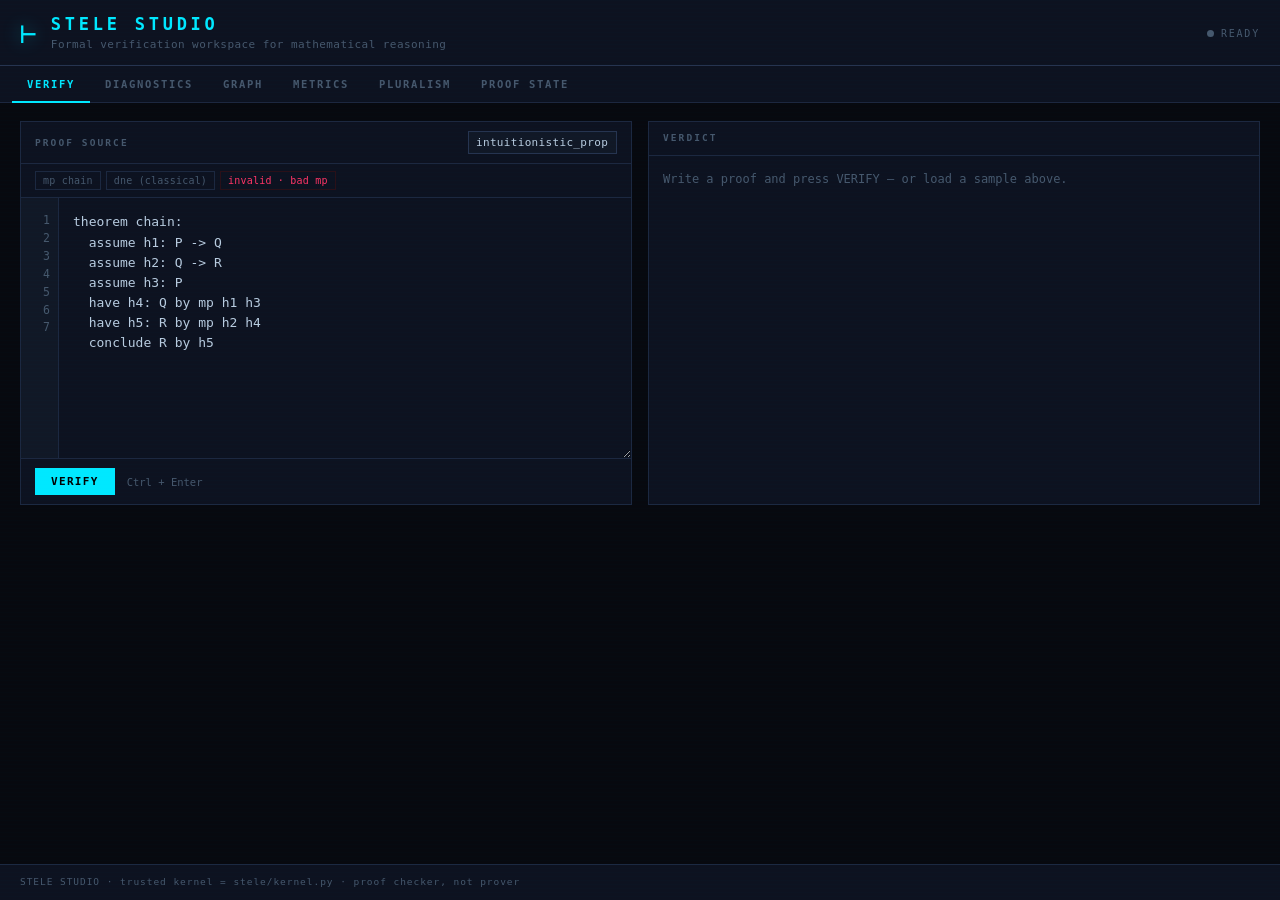
==== commit 9f18b627: "feat: add proof state and hints Add UNTRUSTED proof-state inspection, rule-applicability hints, and " ====
--- a/stele/webapp/index.html
+++ b/stele/webapp/index.html
@@ -328,6 +328,47 @@
 td.des{background:#0b1e14;color:var(--green);font-weight:700}
 .corner{color:var(--violet)}
 
+/* ── proof state ─────────────────────────────────────────────── */
+.ctx-grid{display:grid;grid-template-columns:auto 1fr;gap:0 12px;margin:6px 0}
+.ctx-row{display:contents}
+.ctx-avail{font-size:11px;color:var(--green);padding:3px 0}
+.ctx-avail.closed{color:var(--muted);text-decoration:line-through}
+.ctx-label{font-size:11.5px;font-weight:700;padding:3px 0;white-space:nowrap}
+.ctx-label.closed{color:var(--muted)}
+.ctx-formula{font-size:11px;color:var(--cyan);padding:3px 0}
+.ctx-formula.closed{color:var(--muted)}
+.ctx-kind{font-size:9.5px;color:var(--muted);padding:3px 0;white-space:nowrap}
+.hint-list{list-style:none;margin:0;padding:0}
+.hint-item{
+  background:var(--surf2);border-left:2px solid var(--bord2);
+  padding:8px 11px;margin-bottom:6px;
+}
+.hint-item.high{border-left-color:var(--green)}
+.hint-item.medium{border-left-color:var(--cyan)}
+.hint-item.low{border-left-color:var(--muted)}
+.hint-head{display:flex;align-items:baseline;gap:8px;margin-bottom:3px}
+.hint-conf{font-size:9px;letter-spacing:.18em;font-weight:700;padding:1px 5px}
+.hint-conf.high{color:var(--green);border:1px solid var(--green)}
+.hint-conf.medium{color:var(--cyan);border:1px solid var(--cyan)}
+.hint-conf.low{color:var(--muted);border:1px solid var(--muted)}
+.hint-rule{font-size:12px;font-weight:700;color:var(--violet)}
+.hint-title{font-size:11px;color:var(--text)}
+.hint-why{font-size:11px;color:var(--muted);margin-bottom:4px}
+.hint-tmpl{
+  background:var(--bg);border:1px solid var(--border);
+  padding:5px 9px;font-size:11px;color:var(--cyan);
+  white-space:pre;overflow-x:auto;display:block;margin-top:3px;
+}
+.state-target{
+  font-size:12.5px;padding:6px 11px;margin-bottom:12px;
+  border-left:2px solid var(--violet);background:var(--surf2);
+}
+.state-target b{color:var(--violet)}
+.untrusted-note{
+  font-size:10.5px;color:var(--amber);padding:5px 10px;
+  border:1px solid #2a1e00;background:#130d00;margin-bottom:12px;
+}
+
 /* ── api error ───────────────────────────────────────────────── */
 .api-error{
   padding:10px 12px;border-left:2px solid var(--red);
@@ -381,6 +422,9 @@
   <button class="tab-btn" role="tab" id="tab-pluralism"
           aria-selected="false" aria-controls="panel-pluralism"
           data-tab="pluralism" tabindex="-1">PLURALISM</button>
+  <button class="tab-btn" role="tab" id="tab-state"
+          aria-selected="false" aria-controls="panel-state"
+          data-tab="state" tabindex="-1">PROOF STATE</button>
 </nav>
 
 <main>
@@ -528,6 +572,26 @@
       </div>
     </section>
 
+    <!-- Kripke Countermodel -->
+    <section class="plural-section">
+      <h2 class="section-label">KRIPKE COUNTERMODEL</h2>
+      <p class="section-desc">Bounded finite Kripke countermodel search for intuitionistic propositional logic. Propositional formulas only. Bounded search — absence of a countermodel does <em>not</em> prove validity.</p>
+      <div class="toolbar-row">
+        <label for="kripke-formula" class="toolbar-label">Formula</label>
+        <input id="kripke-formula" class="formula-input" type="text"
+               value="P or not P" placeholder="e.g. P or not P" />
+        <label for="kripke-worlds" class="toolbar-label">Max&nbsp;worlds</label>
+        <select id="kripke-worlds" class="logic-sel" style="width:auto">
+          <option value="3" selected>3</option>
+          <option value="4">4</option>
+        </select>
+        <button class="btn-secondary" id="btn-kripke">FIND</button>
+      </div>
+      <div id="kripke-output" class="section-body" aria-live="polite">
+        <p class="idle-msg">Enter a formula and search for a Kripke countermodel.</p>
+      </div>
+    </section>
+
     <!-- Matrix truth tables -->
     <section class="plural-section plural-wide">
       <h2 class="section-label">MATRIX TRUTH TABLES</h2>
@@ -541,6 +605,52 @@
         </select>
       </div>
       <div id="mx-output" class="section-body" aria-live="polite"></div>
+    </section>
+
+  </div>
+</div>
+
+<!-- ╔═══════════════════════════════════════════╗ -->
+<!-- ║  TAB 6 — PROOF STATE & HINTS (UNTRUSTED)  ║ -->
+<!-- ╚═══════════════════════════════════════════╝ -->
+<div id="panel-state" role="tabpanel" aria-labelledby="tab-state"
+     class="panel" hidden>
+  <div class="panel-toolbar">
+    <span class="panel-title">PROOF STATE &amp; HINTS</span>
+    <div class="toolbar-row">
+      <label for="state-logic" class="toolbar-label">Logic</label>
+      <select id="state-logic" class="logic-sel">
+        <option value="intuitionistic_prop">intuitionistic_prop</option>
+        <option value="classical_prop">classical_prop</option>
+      </select>
+      <label for="state-goal" class="toolbar-label">Goal override</label>
+      <input id="state-goal" class="formula-input" type="text"
+             placeholder="e.g. P -> P" style="width:130px"
+             aria-label="Goal formula override (optional)" />
+      <button class="btn-primary" id="btn-state">ANALYZE</button>
+    </div>
+  </div>
+  <div class="untrusted-note" role="note">
+    ⚠ UNTRUSTED LAYER — proof state and hints are structural suggestions only.
+    The kernel (stele/kernel.py) remains the sole authority. Every suggested
+    step must be independently re-checked by the kernel before use.
+  </div>
+  <div style="display:grid;grid-template-columns:1fr 1fr;gap:16px">
+
+    <!-- Context pane -->
+    <section class="pane">
+      <div class="pane-head"><h2 class="pane-title">CONTEXT Γ</h2></div>
+      <div class="pane-body" id="state-ctx-output" aria-live="polite">
+        <p class="idle-msg">Write a proof in the VERIFY tab and press ANALYZE.</p>
+      </div>
+    </section>
+
+    <!-- Hints pane -->
+    <section class="pane">
+      <div class="pane-head"><h2 class="pane-title">POSSIBLE NEXT MOVES</h2></div>
+      <div class="pane-body" id="state-hints-output" aria-live="polite">
+        <p class="idle-msg">Candidate rule applications appear here after analysis.</p>
+      </div>
     </section>
 
   </div>
@@ -1164,6 +1274,173 @@
   </table>`;
 }
 
+/* kripke countermodel */
+$('btn-kripke').addEventListener('click', runKripke);
+$('kripke-formula').addEventListener('keydown', e => { if(e.key==='Enter') runKripke(); });
+
+async function runKripke() {
+  const formula = $('kripke-formula').value.trim();
+  const maxWorlds = parseInt($('kripke-worlds').value) || 3;
+  if (!formula) return;
+  $('kripke-output').innerHTML = '<p class="idle-msg">Searching…</p>';
+  let r;
+  try {
+    r = await (await fetch(
+      `/api/kripke?formula=${encodeURIComponent(formula)}&max_worlds=${maxWorlds}`
+    )).json();
+  } catch {
+    $('kripke-output').innerHTML = '<p class="api-error">Server unavailable.</p>';
+    return;
+  }
+  renderKripke(r);
+}
+
+function renderKripke(r) {
+  const el = $('kripke-output');
+  if (!r.ok) { el.innerHTML = `<div class="api-error">${esc(r.error)}</div>`; return; }
+  if (r.status === 'parse_error' || r.status === 'unsupported_formula') {
+    el.innerHTML = `<div class="api-error">${esc(r.explanation)}</div>`; return;
+  }
+  if (r.status === 'no_countermodel_within_bound') {
+    el.innerHTML = `
+      <p style="color:var(--green)">No countermodel found (max ${esc(String(r.max_worlds))} worlds).</p>
+      <p style="color:var(--muted);font-size:11px">${esc(r.bound_note)}</p>`;
+    return;
+  }
+  // countermodel_found
+  const val = r.valuation || {};
+  const worldRows = (r.worlds || []).map(w => {
+    const atoms = (val[String(w)] || []);
+    return `<tr><td>${esc(String(w))}</td><td>${atoms.length ? atoms.map(esc).join(', ') : '∅'}</td><td>${w === r.failing_world ? '<span style="color:var(--red)">✗ fails here</span>' : ''}</td></tr>`;
+  }).join('');
+  const orderStr = (r.order_pairs || []).length
+    ? r.order_pairs.map(p => `${esc(String(p[0]))}≤${esc(String(p[1]))}`).join(', ')
+    : 'discrete (reflexive only)';
+  el.innerHTML = `
+    <p style="font-size:11px;color:var(--muted);margin-bottom:6px">
+      Formula: <b style="color:var(--red)">${esc(r.formula)}</b>
+      · countermodel found · ${esc(r.bound_note)}</p>
+    <p style="font-size:11px;margin-bottom:8px">Order: ${orderStr}</p>
+    <table class="lattice-table">
+      <thead><tr><th>World</th><th>True atoms</th><th></th></tr></thead>
+      <tbody>${worldRows}</tbody>
+    </table>
+    <p style="font-size:11px;color:var(--amber);margin-top:8px">${esc(r.explanation)}</p>`;
+}
+
+/* ════════════════════════════════════════════════════════ proof state */
+$('btn-state').addEventListener('click', runState);
+
+async function runState() {
+  const source = $('src').value;
+  const logic  = $('state-logic').value;
+  const goal   = $('state-goal').value.trim() || null;
+  const ctxEl  = $('state-ctx-output');
+  const hntEl  = $('state-hints-output');
+  setHUD('running', 'ANALYZING');
+  ctxEl.innerHTML = '<p class="idle-msg">Loading…</p>';
+  hntEl.innerHTML = '<p class="idle-msg">Loading…</p>';
+
+  let sr, hr;
+  try {
+    const [sRes, hRes] = await Promise.all([
+      fetch('/api/state', {
+        method:'POST', headers:{'Content-Type':'application/json'},
+        body: JSON.stringify({source, logic, goal}),
+      }),
+      fetch('/api/hints', {
+        method:'POST', headers:{'Content-Type':'application/json'},
+        body: JSON.stringify({source, logic, goal}),
+      }),
+    ]);
+    sr = await sRes.json();
+    hr = await hRes.json();
+  } catch {
+    ctxEl.innerHTML = '<p class="api-error">Server unavailable.</p>';
+    hntEl.innerHTML = '<p class="api-error">Server unavailable.</p>';
+    setHUD('err', 'OFFLINE');
+    return;
+  }
+  renderStateCtx(sr, ctxEl);
+  renderStateHints(hr, hntEl);
+  setHUD('ok', 'STATE READY');
+}
+
+function renderStateCtx(r, el) {
+  if (!r.ok) {
+    el.innerHTML = `<div class="api-error">${esc(r.error||'unknown error')}</div>`;
+    return;
+  }
+  if (r.parse_error) {
+    el.innerHTML = `<div class="api-error">Parse error: ${esc(r.parse_error)}</div>`;
+    return;
+  }
+  let html = '';
+  if (r.target) {
+    const pg = r.pending_goal ? `<br><span style="font-size:11px;color:var(--muted)">pending: ${esc(r.pending_goal)}</span>` : '';
+    html += `<div class="state-target">Goal: <b>${esc(r.target)}</b>${pg}</div>`;
+  }
+
+  const ctx = r.context || [];
+  if (!ctx.length) {
+    html += `<p class="idle-msg">No context entries.</p>`;
+  } else {
+    html += `<div class="ctx-grid" role="table" aria-label="Proof context">`;
+    for (const e of ctx) {
+      const cls = e.available ? '' : ' closed';
+      const avail = e.available ? '✓' : '✗';
+      const indent = '·'.repeat(e.scope_depth * 2);
+      html += `
+        <span class="ctx-avail${cls}" title="${e.available?'in scope':'out of scope'}">${avail}</span>
+        <span>
+          <span class="ctx-label${cls}">${indent ? esc(indent)+' ' : ''}${esc(e.label)}:</span>
+          <span class="ctx-formula${cls}"> ${esc(e.formula)}</span>
+          <span class="ctx-kind"> [${esc(e.kind)}${e.line?' · line '+e.line:''}]</span>
+        </span>`;
+    }
+    html += `</div>`;
+  }
+
+  if (r.available_labels && r.available_labels.length) {
+    html += `<p style="font-size:11px;color:var(--muted);margin-top:10px">
+      Available: ${r.available_labels.map(esc).join(', ')}</p>`;
+  }
+  if (r.closed_labels && r.closed_labels.length) {
+    html += `<p style="font-size:11px;color:var(--muted)">
+      Closed: ${r.closed_labels.map(esc).join(', ')}</p>`;
+  }
+  el.innerHTML = html;
+}
+
+function renderStateHints(r, el) {
+  if (!r.ok) {
+    el.innerHTML = `<div class="api-error">${esc(r.error||'unknown error')}</div>`;
+    return;
+  }
+  const hints = r.hints || [];
+  if (!hints.length) {
+    el.innerHTML = `<p class="idle-msg">No hints available for the current state.</p>`;
+    return;
+  }
+  let html = `<ul class="hint-list" aria-label="Rule hints">`;
+  for (const h of hints) {
+    const conf = h.confidence || 'low';
+    html += `<li class="hint-item ${esc(conf)}">
+      <div class="hint-head">
+        <span class="hint-conf ${esc(conf)}">${esc(conf.toUpperCase())}</span>
+        <span class="hint-rule">${esc(h.rule)}</span>
+        <span class="hint-title">— ${esc(h.title)}</span>
+      </div>
+      <div class="hint-why">${esc(h.why_applicable)}</div>
+      <code class="hint-tmpl">${esc(h.candidate_line_template)}</code>
+    </li>`;
+  }
+  html += `</ul>`;
+  html += `<p style="font-size:10.5px;color:var(--muted);margin-top:8px">
+    Hints are UNTRUSTED suggestions — the kernel must re-check every step.</p>`;
+  el.innerHTML = html;
+}
+
 /* ════════════════════════════════════════════════════════ init */
 (async function init() {
   renderGutter();
